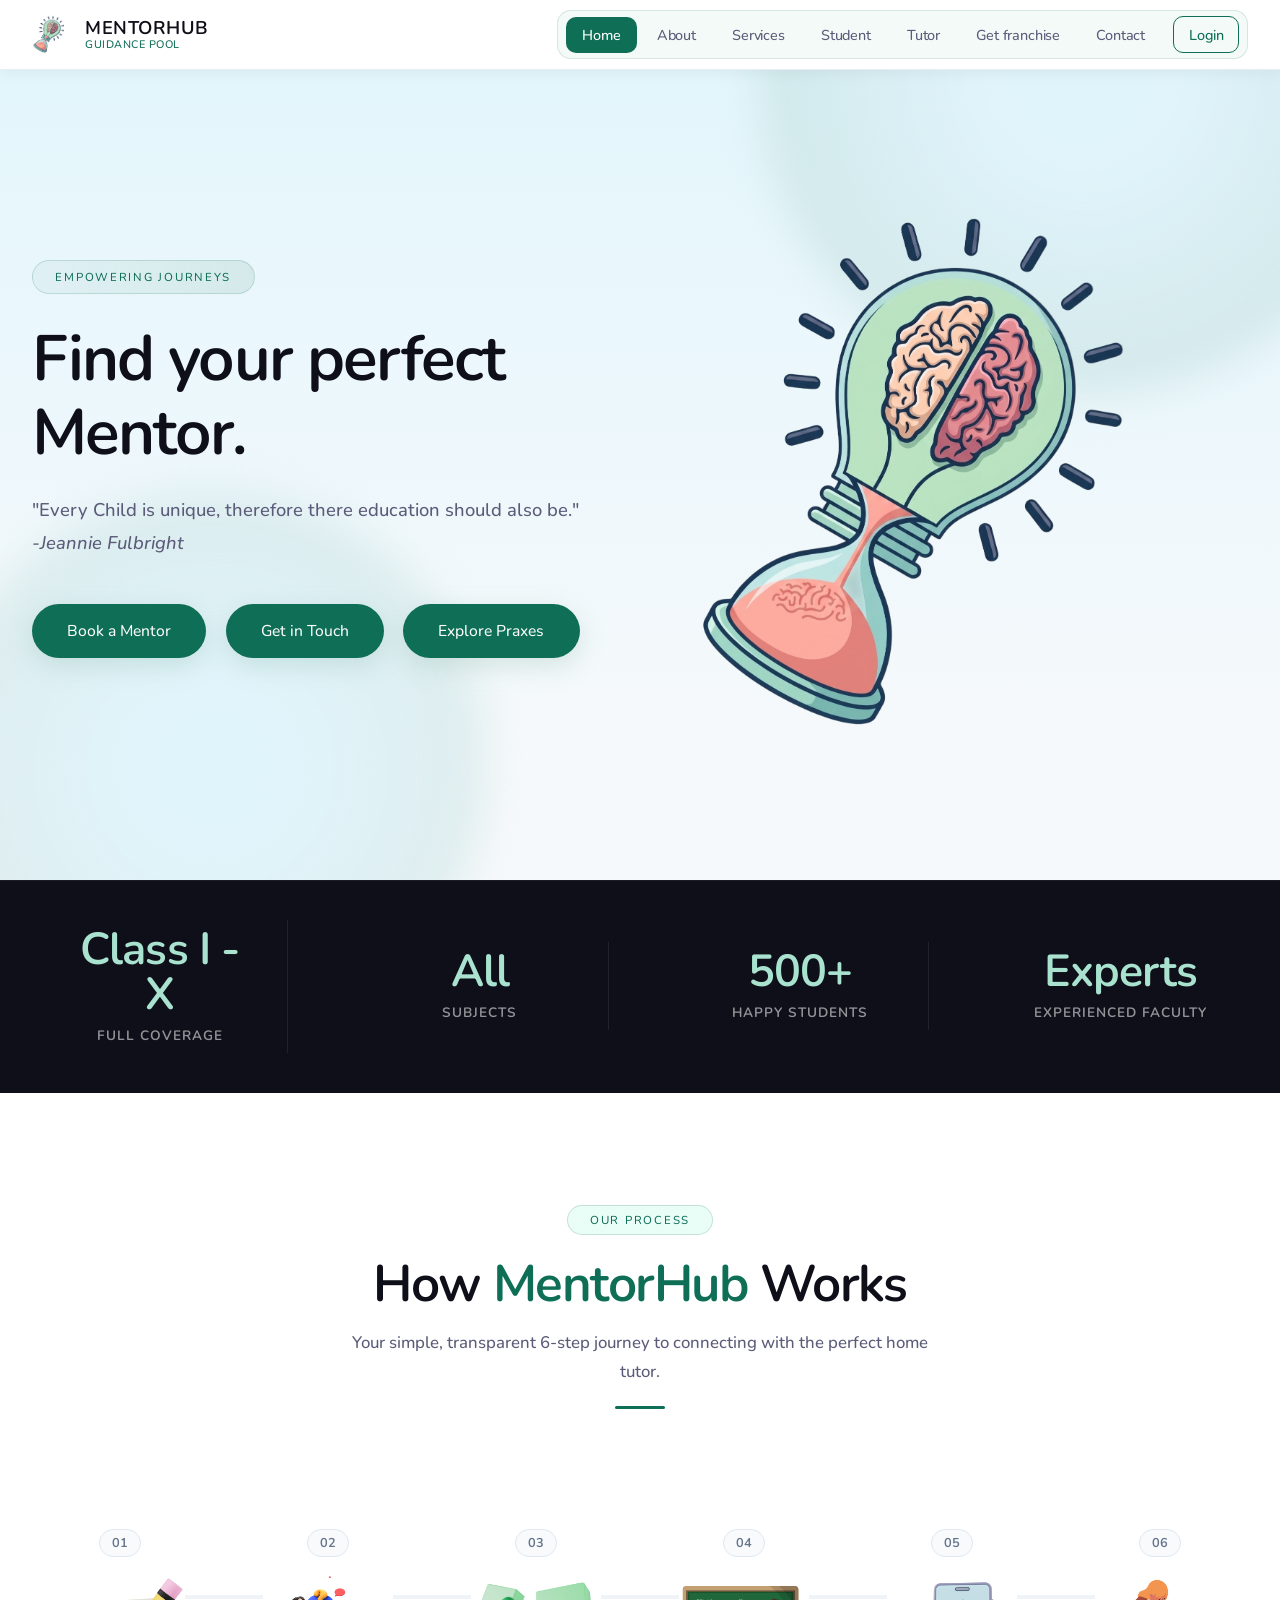
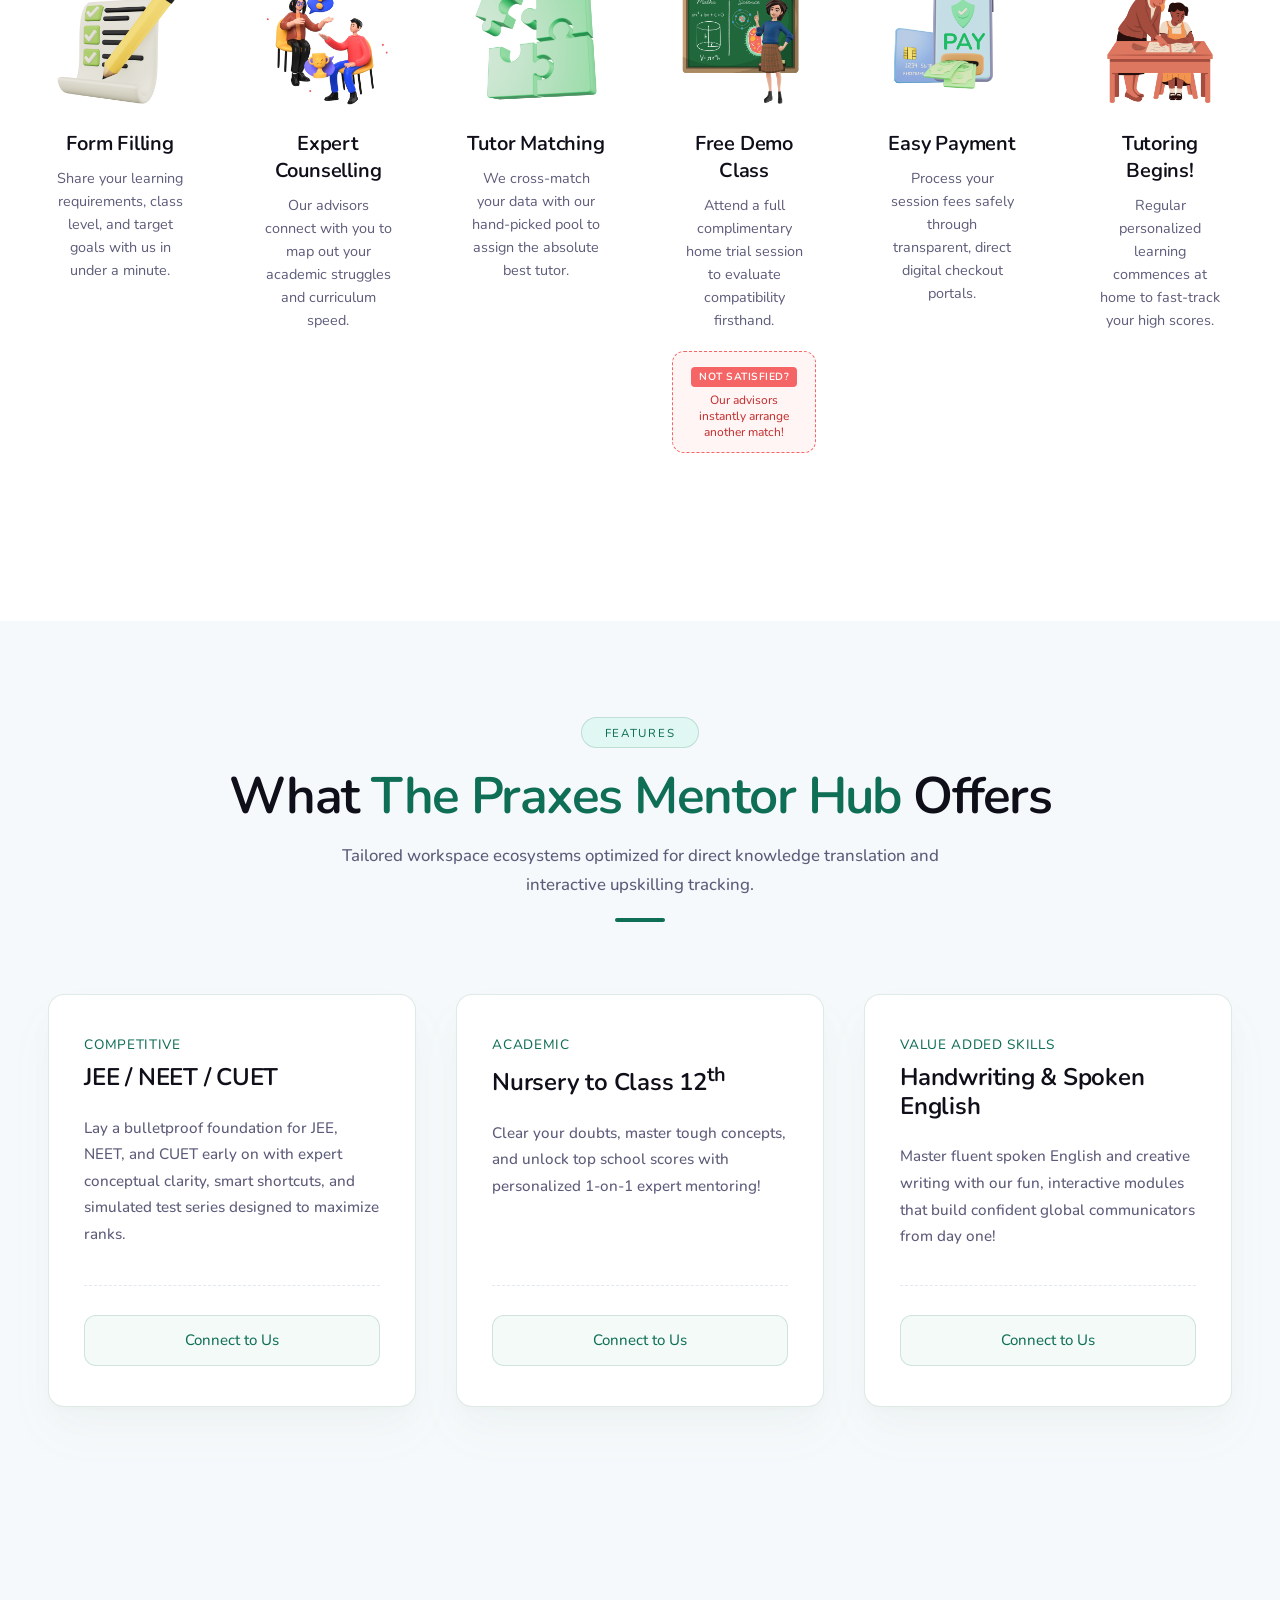
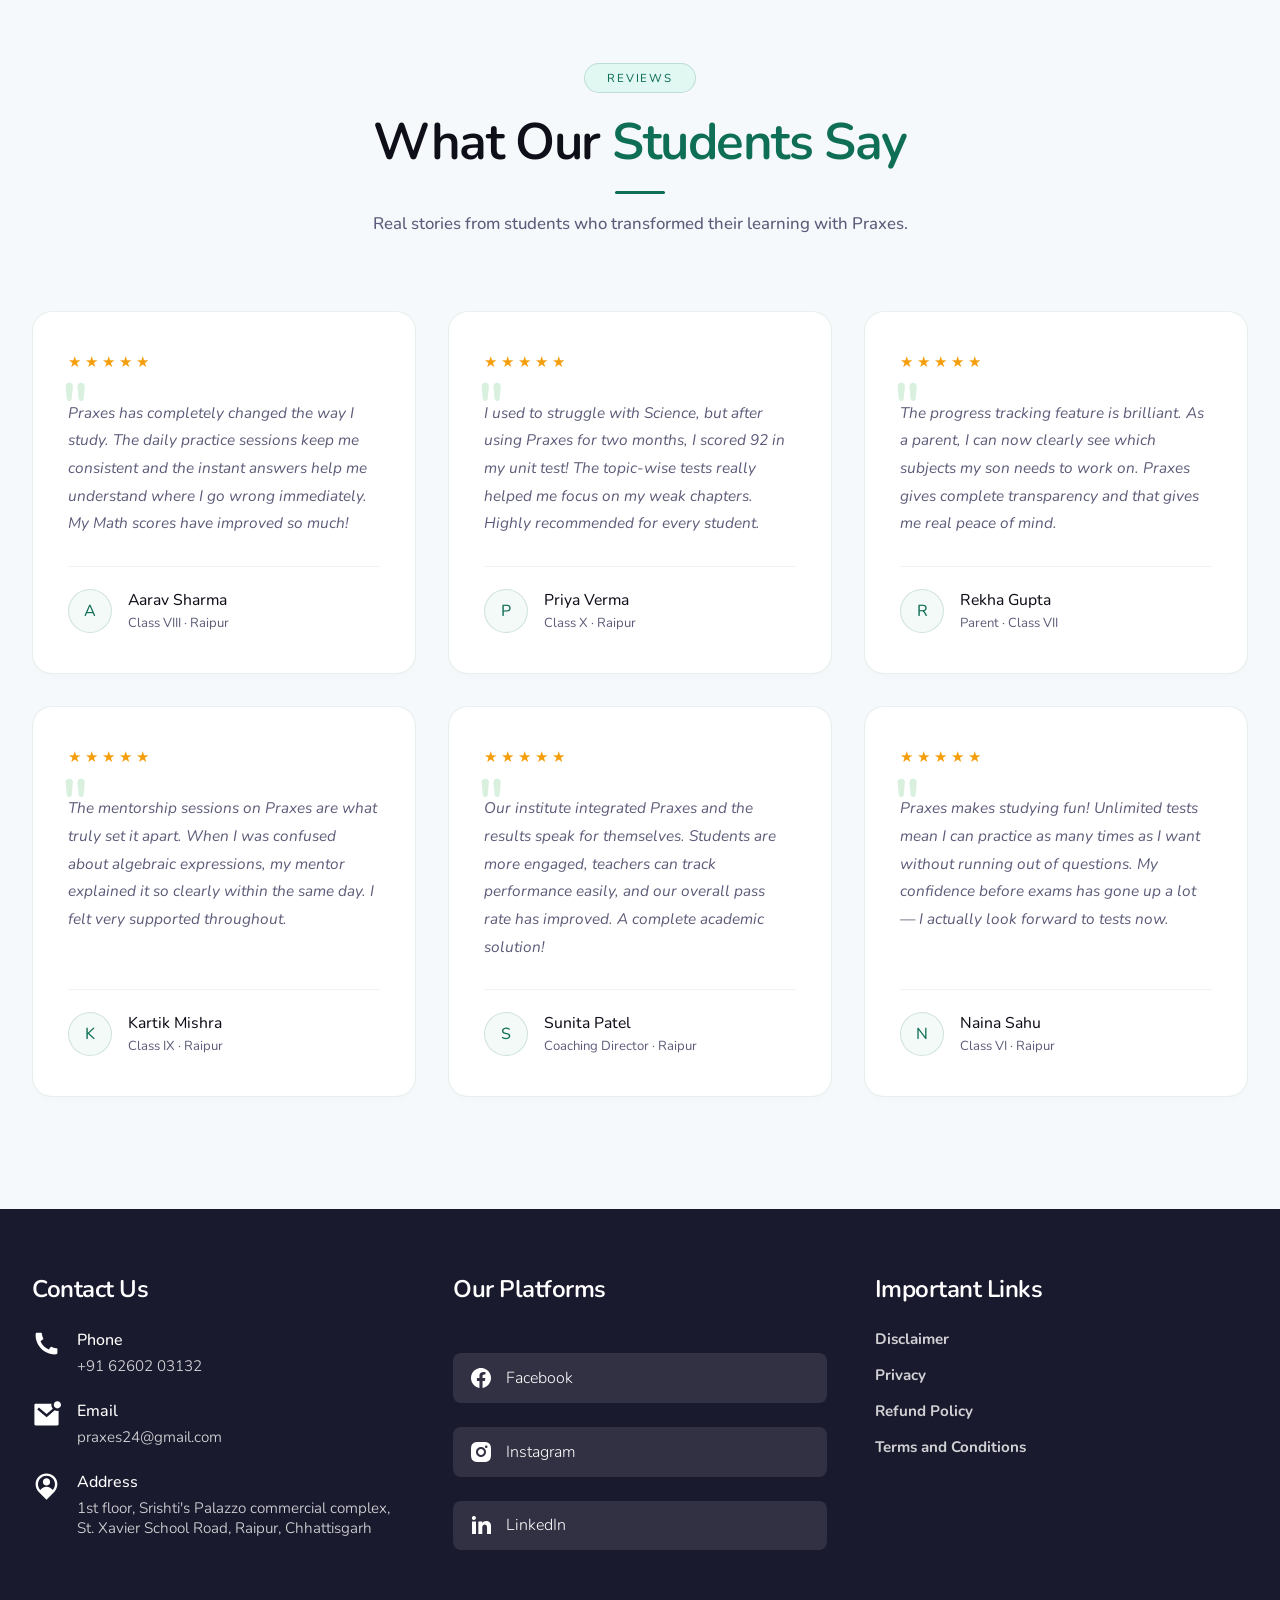
==== index.html @ f90fdd18 "Add files via upload" ====
<!DOCTYPE html>
<html lang="en">
<head>
    <meta charset="UTF-8">
    <meta name="viewport" content="width=device-width, initial-scale=1.0">
    <title>MentorHub — Connect, Learn, and Grow</title>
    <link rel="stylesheet" href="navbar.css">
    <link rel="stylesheet" href="style.css">
    <link rel="stylesheet" href="loader.css">
    <link rel="stylesheet" href="footer.css">
</head>
<body>

    <div id="preloader">
        <div class="loader-content-container">
            <div id="loader-text">MENTORHUB</div>
            <div id="loader-logo-image">
                <img src="logo.png" alt="MentorHub Branding Logo">
            </div>
        </div>
    </div>

    <header id="header">
        <a href="index.html" id="logo">
            <img src="logo.png" alt="MentorHub Logo">
            <div class="logo-name">
                <h3>MENTORHUB</h3>
                <h5>GUIDANCE POOL</h5>
            </div>
        </a>

        <div class="menu-container">
            <nav id="menu">
                <a href="index.html"><button class="btn active">Home</button></a>
                <a href="about.html"><button class="btn">About</button></a>
                <a href="services.html"><button class="btn">Services</button></a>
                <a href="student_form.html"><button class="btn">Student</button></a>
                <a href="tutor_form.html"><button class="btn">Tutor</button></a>
                <a href="get_franchise.html"><button class="btn">Get franchise</button></a>
                <a href="contact.html"><button class="btn">Contact</button></a>
                <div class="profile-wrapper">
                    <a href="login.html" class="nav-login-btn">Login</a>
                </div>
            </nav>
        </div>

        <div class="menu-open-close" id="mobileMenuBtn" aria-label="Toggle Navigation">
            <img class="mobile-icon-asset menu-icon" src="menu.svg" alt="Open Menu" />
            <img class="mobile-icon-asset close-icon" src="close.svg" alt="Close Menu" />
        </div>

        <div id="mobileMenuDrawer" class="mobile-drawer-wrapper">
            <a href="login.html" class="nav-login-btn">Login</a>
            <div class="menu-divider"></div>
            <a href="index.html" class="mobile-link active">Home</a>
            <a href="about.html" class="mobile-link">About</a>
            <a href="services.html" class="mobile-link">Services</a>
            <a href="student_form.html" class="mobile-link">Student</a>
            <a href="tutor_form.html" class="mobile-link">Tutor</a>
            <a href="get_franchise.html" class="mobile-link">Get franchise</a>
            <a href="contact.html" class="mobile-link">Contact</a>
        </div>
    </header>

    <main id="main">
        <section class="page1">
            <div class="hero">
                <div class="hero__content">
                    <div class="hero__badge">Empowering Journeys</div>
                    <h1 class="hero__title">Find your perfect Mentor.</h1>
                    <p class="hero__subtitle">
                        "Every Child is unique, therefore there education should also be."<br>
                        <i>-Jeannie Fulbright</i>
                    </p>
                    <div class="hero__actions">
                        <a href="student_form.html" class="cta-btn primary">Book a Mentor</a>
                        <a href="contact.html" class="cta-btn primary">Get in Touch</a>
                        <a href="Y:\praxes - Copy\index.html" class="cta-btn primary">Explore Praxes</a>
                    </div>
                </div>
                <div class="hero__visual">
                    <div class="hanging-bulb-fixture">
                        <span class="fixture-wire"></span>
                        <div class="bulb-element">
                            <img src="logo.png" alt="Praxes Core Bulb Identity" />
                        </div>
                    </div>
                </div>
            </div>
        </section>

        <section class="stats-bar">
            <div class="stat-item">
                <span class="stat-number">Class I - X</span>
                <span class="stat-label">Full Coverage</span>
            </div>
            <div class="stat-item">
                <span class="stat-number">All</span>
                <span class="stat-label">Subjects</span>
            </div>
            <div class="stat-item">
                <span class="stat-number">500+</span>
                <span class="stat-label">Happy Students</span>
            </div>
            <div class="stat-item">
                <span class="stat-number">Experts</span>
                <span class="stat-label">Experienced Faculty</span>
            </div>
        </section>

        <section class="workflow-section">
            <header class="section-header">
                <div class="section-label">Our Process</div>
                <h2 class="section-title">How <span>MentorHub</span> Works</h2>
                <p class="section-subtitle">Your simple, transparent 6-step journey to connecting with the perfect home tutor.</p>
                <div class="section-underline"></div>
            </header>
            <div class="workflow-timeline-wrapper">
                <div class="timeline-progress-line"></div>
                <div class="workflow-step-card">
                    <div class="step-badge">01</div>
                    <div class="step-image-frame">
                        <img src="step1.png" alt="Form Filling">
                    </div>
                    <div class="step-text-block">
                        <h3 class="step-title">Form Filling</h3>
                        <p class="step-desc">Share your learning requirements, class level, and target goals with us in under a minute.</p>
                    </div>
                </div>
                <div class="workflow-step-card" id="step-counselling">
                    <div class="step-badge">02</div>
                    <div class="step-image-frame">
                        <img src="step2.png" alt="Expert Counselling">
                    </div>
                    <div class="step-text-block">
                        <h3 class="step-title">Expert Counselling</h3>
                        <p class="step-desc">Our advisors connect with you to map out your academic struggles and curriculum speed.</p>
                    </div>
                </div>
                <div class="workflow-step-card">
                    <div class="step-badge">03</div>
                    <div class="step-image-frame">
                        <img src="step3.png" alt="Tutor Matching">
                    </div>
                    <div class="step-text-block">
                        <h3 class="step-title">Tutor Matching</h3>
                        <p class="step-desc">We cross-match your data with our hand-picked pool to assign the absolute best tutor.</p>
                    </div>
                </div>
                <div class="workflow-step-card" id="step-demo">
                    <div class="step-badge">04</div>
                    <div class="step-image-frame">
                        <img src="step4.png" alt="Free Demo Class">
                    </div>
                    <div class="step-text-block">
                        <h3 class="step-title">Free Demo Class</h3>
                        <p class="step-desc">Attend a full complimentary home trial session to evaluate compatibility firsthand.</p>
                        <div class="satisfaction-loop-alert">
                            <span class="loop-tag">Not Satisfied?</span>
                            <p>Our advisors instantly arrange another match!</p>
                        </div>
                    </div>
                </div>
                <div class="workflow-step-card">
                    <div class="step-badge">05</div>
                    <div class="step-image-frame">
                        <img src="step5.png" alt="Easy Payment">
                    </div>
                    <div class="step-text-block">
                        <h3 class="step-title">Easy Payment</h3>
                        <p class="step-desc">Process your session fees safely through transparent, direct digital checkout portals.</p>
                    </div>
                </div>
                <div class="workflow-step-card">
                    <div class="step-badge">06</div>
                    <div class="step-image-frame">
                        <img src="step6.png" alt="Tutoring Begins">
                    </div>
                    <div class="step-text-block">
                        <h3 class="step-title">Tutoring Begins!</h3>
                        <p class="step-desc">Regular personalized learning commences at home to fast-track your high scores.</p>
                    </div>
                </div>
            </div>
        </section>

        <section class="page2">
            <header class="section-header">
                <div class="section-label">Features</div>
                <h2 class="section-title">What <span>The Praxes Mentor Hub</span> Offers</h2>
                <p class="section-subtitle">Tailored workspace ecosystems optimized for direct knowledge translation and interactive upskilling tracking.</p>
                <div class="section-underline"></div>
            </header>
            <div class="cards">
                <div class="card">
                    <div class="courses">
                        <h4>Competitive</h4>
                    </div>
                    <h3 class="chapter">JEE / NEET / CUET</h3>
                    <p class="sub-topic">Lay a bulletproof foundation for JEE, NEET, and CUET early on with expert conceptual clarity, smart shortcuts, and simulated test series designed to maximize ranks.</p>
                    <a href="sevivce.html" class="join-btn">Connect to Us</a>
                </div>
                <div class="card">
                    <div class="courses">
                        <h4>Academic</h4>
                    </div>
                    <h3 class="chapter">Nursery to Class 12<sup>th</sup></h3>
                    <p class="sub-topic">Clear your doubts, master tough concepts, and unlock top school scores with personalized 1-on-1 expert mentoring!</p>
                    <a href="service.html" class="join-btn">Connect to Us</a>
                </div>
                <div class="card">
                    <div class="courses">
                        <h4>Value Added Skills</h4>
                    </div>
                    <h3 class="chapter">Handwriting &amp; Spoken English</h3>
                    <p class="sub-topic">Master fluent spoken English and creative writing with our fun, interactive modules that build confident global communicators from day one!</p>
                    <a href="service.html" class="join-btn">Connect to Us</a>
                </div>
            </div>
        </section>

        <section class="testimonials-section">
            <div class="section-header">
                <span class="section-label">Reviews</span>
                <h2 class="section-title">What Our <span>Students Say</span></h2>
                <div class="section-underline"></div>
                <p class="section-subtitle" style="margin-top: 1rem">
                    Real stories from students who transformed their learning with Praxes.
                </p>
            </div>
            <div class="testimonials-grid">
                <div class="testimonial-card">
                    <div class="stars">&#9733;&#9733;&#9733;&#9733;&#9733;</div>
                    <p class="testimonial-text">
                        Praxes has completely changed the way I study. The daily practice sessions keep me consistent and the instant answers help me understand where I go wrong immediately. My Math scores have improved so much!
                    </p>
                    <div class="testimonial-author">
                        <div class="author-avatar">A</div>
                        <div>
                            <p class="author-name">Aarav Sharma</p>
                            <span class="author-class">Class VIII &middot; Raipur</span>
                        </div>
                    </div>
                </div>
                <div class="testimonial-card">
                    <div class="stars">&#9733;&#9733;&#9733;&#9733;&#9733;</div>
                    <p class="testimonial-text">
                        I used to struggle with Science, but after using Praxes for two months, I scored 92 in my unit test! The topic-wise tests really helped me focus on my weak chapters. Highly recommended for every student.
                    </p>
                    <div class="testimonial-author">
                        <div class="author-avatar">P</div>
                        <div>
                            <p class="author-name">Priya Verma</p>
                            <span class="author-class">Class X &middot; Raipur</span>
                        </div>
                    </div>
                </div>
                <div class="testimonial-card">
                    <div class="stars">&#9733;&#9733;&#9733;&#9733;&#9733;</div>
                    <p class="testimonial-text">
                        The progress tracking feature is brilliant. As a parent, I can now clearly see which subjects my son needs to work on. Praxes gives complete transparency and that gives me real peace of mind.
                    </p>
                    <div class="testimonial-author">
                        <div class="author-avatar">R</div>
                        <div>
                            <p class="author-name">Rekha Gupta</p>
                            <span class="author-class">Parent &middot; Class VII</span>
                        </div>
                    </div>
                </div>
                <div class="testimonial-card">
                    <div class="stars">&#9733;&#9733;&#9733;&#9733;&#9733;</div>
                    <p class="testimonial-text">
                        The mentorship sessions on Praxes are what truly set it apart. When I was confused about algebraic expressions, my mentor explained it so clearly within the same day. I felt very supported throughout.
                    </p>
                    <div class="testimonial-author">
                        <div class="author-avatar">K</div>
                        <div>
                            <p class="author-name">Kartik Mishra</p>
                            <span class="author-class">Class IX &middot; Raipur</span>
                        </div>
                    </div>
                </div>
                <div class="testimonial-card">
                    <div class="stars">&#9733;&#9733;&#9733;&#9733;&#9733;</div>
                    <p class="testimonial-text">
                        Our institute integrated Praxes and the results speak for themselves. Students are more engaged, teachers can track performance easily, and our overall pass rate has improved. A complete academic solution!
                    </p>
                    <div class="testimonial-author">
                        <div class="author-avatar">S</div>
                        <div>
                            <p class="author-name">Sunita Patel</p>
                            <span class="author-class">Coaching Director &middot; Raipur</span>
                        </div>
                    </div>
                </div>
                <div class="testimonial-card">
                    <div class="stars">&#9733;&#9733;&#9733;&#9733;&#9733;</div>
                    <p class="testimonial-text">
                        Praxes makes studying fun! Unlimited tests mean I can practice as many times as I want without running out of questions. My confidence before exams has gone up a lot — I actually look forward to tests now.
                    </p>
                    <div class="testimonial-author">
                        <div class="author-avatar">N</div>
                        <div>
                            <p class="author-name">Naina Sahu</p>
                            <span class="author-class">Class VI &middot; Raipur</span>
                        </div>
                    </div>
                </div>
            </div>
        </section>
    </main>

    <footer id="footer">
        <div class="contact-us">
            <h3>Contact Us</h3>
            <div class="contacts">
                <div class="contact-details">
                    <img src="phone.svg" alt="" />
                    <div class="contact">
                        <h4 class="contact-title">Phone</h4>
                        <h5>+91 62602 03132</h5>
                    </div>
                </div>
                <div class="contact-details">
                    <img src="mail.svg" alt="" />
                    <div class="contact">
                        <h4 class="contact-title">Email</h4>
                        <h5>praxes24@gmail.com</h5>
                    </div>
                </div>
                <div class="contact-details">
                    <img src="map.svg" alt="" />
                    <div class="contact">
                        <h4 class="contact-title">Address</h4>
                        <h5>1st floor, Srishti's Palazzo commercial complex, St. Xavier School Road, Raipur, Chhattisgarh</h5>
                    </div>
                </div>
            </div>
        </div>
        <div class="social-platforms">
            <h3>Our Platforms</h3>
            <div class="platform">
                <img src="Facebook.svg" alt="" />
                <h4>Facebook</h4>
            </div>
            <div class="platform">
                <img src="instagram.svg" alt="" />
                <h4>Instagram</h4>
            </div>
            <div class="platform">
                <img src="LinkedIn.svg" alt="" />
                <h4>LinkedIn</h4>
            </div>
        </div>
        <div class="what-offer">
            <h3>Important Links</h3>
            <div class="offers">
                <a href="disclaimer"><h4>Disclaimer</h4></a>
                <a href="privacy"><h4>Privacy</h4></a>
                <a href="refund_policy"><h4>Refund Policy</h4></a>
                <a href="terms_and_condition"><h4>Terms and Conditions</h4></a>
            </div>
        </div>
    </footer>

    <script src="script.js"></script>
</body>
</html>
---- navbar.css ----
/* =========================================================================
   1. MAIN CORES & LAYOUT STRUCTURES
   ========================================================================= */
#header {
    height: 70px;
    width: 100%;
    position: sticky;
    top: 0;
    z-index: 10000;
    display: flex;
    justify-content: space-between;
    align-items: center;
    background-color: #ffffff;
    border-bottom: 1px solid #e8edf2;
    box-shadow: 0 2px 16px rgba(26, 26, 46, 0.06);
    padding: 0 2rem;
    box-sizing: border-box;
    transition: box-shadow 0.3s ease;
}

#header *, #header *::before, #header *::after {
    box-sizing: border-box;
    font-family: "Nunito", sans-serif;
}

#header #logo {
    height: 100%;
    display: flex;
    align-items: center;
    text-decoration: none;
    gap: 0.75rem;
}

#header #logo img {
    height: 42px;
    width: auto;
    object-fit: contain;
}

#header #logo .logo-name {
    display: flex;
    align-items: flex-start;
    justify-content: center;
    flex-direction: column;
    line-height: 1.1;
}

#header #logo .logo-name h3 {
    font-size: 1.15rem;
    font-weight: 650;
    color: var(--dark-neutral, #0f0f1a);
    letter-spacing: 0.5px;
    margin: 0;
}

#header #logo .logo-name h5 {
    font-size: 0.68rem;
    font-weight: 500;
    color: var(--brand-primary, #0f6e56);
    letter-spacing: 0.5px;
    margin: 0;
}

/* =========================================================================
   2. DESKTOP TEXT-CAPSULE MENU MODULE
   ========================================================================= */
#header .menu-container #menu {
    height: fit-content;
    width: fit-content;
    background-color: var(--brand-light-bg, #f3faf7);
    border: 1.5px solid var(--brand-border-tint, #d4ede5);
    display: flex;
    padding: 0.35rem 0.5rem;
    border-radius: 14px;
    gap: 4px;
    align-items: center;
}

#header #menu a {
    text-decoration: none;
    display: inline-block;
}

#header #menu .btn {
    background: none;
    border: none;
    font-size: 0.9rem;
    font-weight: 500;
    cursor: pointer;
    color: var(--muted-text, #5c5c7a);
    padding: 0.5rem 1rem;
    border-radius: 10px;
    transition: all 0.25s cubic-bezier(0.16, 1, 0.3, 1);
    letter-spacing: -0.01em;
    white-space: nowrap;
}

#header #menu .btn:hover {
    background-color: var(--background, #a9e3d0);
    color: var(--dark-neutral, #0f0f1a);
}

#header #menu .btn.active {
    background-color: var(--brand-primary, #0f6e56);
    color: #ffffff;
}

/* =========================================================================
   3. ACCOUNT WRAPPER & DROPDOWN COMPONENT ENGINES
   ========================================================================= */
.profile-wrapper {
    position: relative;
    display: inline-block;
}

#header #menu .profile-wrapper {
    background: transparent;
    border: none;
    padding: 0;
    margin-left: 0.5rem;
}

#header #menu .nav-login-btn {
    display: inline-flex;
    align-items: center;
    justify-content: center;
    text-decoration: none;
    padding: 0.45rem 0.9rem;
    font-size: 0.9rem;
    font-weight: 500;
    color: var(--brand-primary, #0f6e56); 
    background: transparent;
    border: 1.5px solid var(--brand-primary, #0f6e56); 
    border-radius: 10px; 
    cursor: pointer;
    white-space: nowrap;
    transition: all 0.25s cubic-bezier(0.16, 1, 0.3, 1);
}

#header #menu .nav-login-btn:hover {
    background: var(--brand-primary, #0f6e56);
    color: #ffffff;
}

/* =========================================================================
   4. COMPACT MOBILE VIEW BREAKPOINT OPERATIONS
   ========================================================================= */
#header #mobileMenuBtn {
    display: none;
}

#header .mobile-drawer-wrapper {
    display: none;
}

@media (max-width: 1024px) {
    #header {
        padding: 0 1.5rem;
    }

    #header .menu-container #menu {
        display: none;
    }

    #header #mobileMenuBtn {
        display: flex;
        align-items: center;
        justify-content: center;
        width: 42px;
        height: 42px;
        cursor: pointer;
        z-index: 10002;
        background-color: var(--brand-primary, #0f6e56); 
        border-radius: 50%;
        border: 1.5px solid var(--brand-border-tint, #d4ede5);
        transition: transform 0.3s cubic-bezier(0.16, 1, 0.3, 1), background-color 0.2s ease;
    }

    #header #mobileMenuBtn .mobile-icon-asset {
        width: 20px;
        height: 20px;
        object-fit: contain;
        pointer-events: none;
        filter: brightness(0) invert(1);
        transition: transform 0.25s ease, opacity 0.2s ease;
    }

    #header #mobileMenuBtn .menu-icon { display: block; }
    #header #mobileMenuBtn .close-icon { display: none; }

    #header #mobileMenuBtn.is-open {
        transform: rotate(90deg); 
        background-color: var(--dark-neutral, #0f0f1a);
        border-color: rgba(255, 255, 255, 0.1);
    }

    #header #mobileMenuBtn.is-open .menu-icon { display: none; }
    #header #mobileMenuBtn.is-open .close-icon { display: block; }

    #header .mobile-drawer-wrapper {
        display: flex; 
        flex-direction: column;
        align-items: center;
        gap: 1.2rem;
        position: absolute;
        top: 80px; 
        right: 1.5rem;        
        width: 290px;      
        border-radius: 24px; 
        padding: 2rem 1.5rem;
        z-index: 10001;

        background: var(--glass-background, rgba(169, 227, 208, 0.85));
        backdrop-filter: blur(20px);
        -webkit-backdrop-filter: blur(20px);
        border: 1px solid rgba(255, 255, 255, 0.3);
        box-shadow: 0 20px 40px rgba(15, 15, 26, 0.08);
        
        opacity: 0;
        visibility: hidden;
        transform: translateY(-15px);
        transition: opacity 0.3s cubic-bezier(0.16, 1, 0.3, 1),
                    transform 0.3s cubic-bezier(0.16, 1, 0.3, 1),
                    visibility 0.3s;
    }

    #header .mobile-drawer-wrapper.is-open {
        opacity: 1;
        visibility: visible;
        transform: translateY(0);
    }
    
    #header .mobile-drawer-wrapper .mobile-link {
        font-size: 1.1rem;
        font-weight: 500;
        color: var(--dark-neutral, #0f0f1a);
        text-decoration: none;
        padding: 0.5rem 0;
        text-align: center;
        width: 100%;
        transition: color 0.2s ease, transform 0.2s ease;
    }

    #header .mobile-drawer-wrapper .mobile-link.active,
    #header .mobile-drawer-wrapper .mobile-link:hover {
        color: var(--brand-primary, #0f6e56);
        transform: scale(1.02);
    }

    #header .mobile-drawer-wrapper .nav-login-btn {
        width: 100%;
        text-align: center;
        padding: 0.75rem;
        background-color: var(--dark-neutral, #0f0f1a);
        color: #ffffff;
        text-decoration: none;
        border-radius: 12px;
        font-weight: 500;
        box-shadow: 0 4px 12px rgba(15, 15, 26, 0.1);
    }

    #header .mobile-drawer-wrapper .menu-divider {
        width: 100%;
        height: 1px;
        background-color: rgba(15, 15, 26, 0.08);
        margin: 0.2rem 0;
    }
}
---- style.css ----
/* ==========================================================================
   Isolated Ambient Floating & Luminescence Glow Effect
   ========================================================================== */
.bulb-element img {
    width: 100%;
    height: auto;
    display: block;
    opacity: 1;
    animation: bulbGlowPulse 3.5s cubic-bezier(0.4, 0, 0.2, 1) infinite alternate;
}

@keyframes bulbGlowPulse {
  0% {
    filter: drop-shadow(0 4px 10px rgba(49, 151, 149, 0.15));
  }
  100% {
    filter: drop-shadow(0 12px 25px rgba(51, 241, 140, 0.41));
    transform: translateY(-25px);
  }
}

/* =========================================================================
   1. GLOBAL ARCHITECTURE & DESIGN SYSTEM CONFIGURATION
   ========================================================================= */
@import url('https://fonts.googleapis.com/css2?family=Nunito:wght@400;450;500;550;600;650;700;750;800&display=swap');

:root {
    --brand-primary: #0f6e56;
    --brand-primary-glow: rgba(125, 173, 157, 0.12);
    --brand-light-bg: #f3faf7;
    --brand-border-tint: rgba(125, 173, 157, 0.25);
    
    --glass-background: rgba(169, 227, 208, 0.7);
    --background: #a9e3d0;
    --page-color: #f6f9fb; 
    --scroll-bar-color: #0f6e56;
    --hover-color: #ffffff;
    --dark-neutral: #0f0f1a; 
    --muted-text: #5c5c7a;   
    --font-primary: "Nunito", sans-serif;
}

* {
    margin: 0;
    padding: 0;
    box-sizing: border-box;
    font-family: "Nunito", sans-serif;
}

html, body, main, header, footer, section, div, h1, h2, h3, h4, h5, h6, p, a, span,
button, .btn, input, select, textarea, option {
    font-family: "Nunito", sans-serif;
}

html, body {
    min-height: 100%;
    width: 100%;
    overflow-x: clip;
    background-color: var(--page-color);
}

#main {
    min-height: 100%;
    width: 100%;
    background-color: var(--page-color);
}

/* Custom Webkit Scrollbars */
::-webkit-scrollbar {
    width: 0.6rem;
    background-color: var(--page-color);
}

::-webkit-scrollbar-thumb {
    background-color: var(--scroll-bar-color);
    border-radius: 10px;
}

*::selection {
    color: white;
    background-color: var(--background);
}

.hover:hover {
    color: var(--hover-color);
    transition: color 0.3s cubic-bezier(0.16, 1, 0.3, 1);
}

/* =========================================================================
   2. PAGE 1: LANDING HERO SYSTEM
   ========================================================================= */
#main .page1 {
    min-height: calc(100vh - 10vh);
    width: 100%;
    display: flex;
    align-items: center;
    justify-content: center;
    padding: 4rem 2rem;
    background: linear-gradient(to bottom, #e3f6fc 0%, #f6f9fb 85%, #f6f9fb 100%);
    position: relative;
    overflow: hidden;
}

#main .page1::before {
    content: "";
    position: absolute;
    top: -40%;
    right: -10%;
    width: 650px;
    height: 650px;
    background: radial-gradient(circle, #e0f4fb 20%, rgba(125, 173, 157, 0.25) 90%);
    border-radius: 50%;
    pointer-events: none;
    filter: blur(20px);
}

#main .page1::after {
    content: "";
    position: absolute;
    bottom: -20%;
    left: -5%;
    width: 550px;
    height: 550px;
    background: radial-gradient(circle, #e0f4fb 20%, rgba(125, 173, 157, 0.2) 90%);
    border-radius: 50%;
    pointer-events: none;
    filter: blur(20px);
}

#main .page1 .hero {
    position: relative;
    max-width: 1300px;
    width: 100%;
    display: grid;
    grid-template-columns: 1fr 1fr;
    gap: 5rem;
    align-items: center;
    z-index: 1;
}

.hero__content {
    width: 100%;
    display: flex;
    flex-direction: column;
}

.hero__badge {
    display: inline-flex;
    align-items: center;
    justify-content: center;
    padding: 0.5rem 1.4rem;
    border-radius: 50px;
    background: linear-gradient(90deg, rgba(125,173,157,0.08) 0%, rgba(125,173,157,0.18) 100%);
    color: var(--brand-primary);
    border: 1px solid rgba(125, 173, 157, 0.35);
    font-weight: 450;
    letter-spacing: 0.15em; 
    text-transform: uppercase;
    font-size: 0.72rem;
    margin-bottom: 1.8rem;
    width: fit-content;
}

.hero__title {
    font-size: clamp(2.6rem, 5vw, 4rem);
    line-height: 1.15;
    letter-spacing: -0.03em; 
    margin-bottom: 1.5rem;
    color: var(--dark-neutral);
    font-weight: 650;
}

.hero__title span {
    color: #0f6e56;
}

.hero__subtitle {
    font-size: clamp(1.02rem, 1.5vw, 1.15rem);
    line-height: 1.75;
    color: var(--muted-text);
    margin-bottom: 2.8rem;
    font-weight: 500;
}

.hero__actions {
    display: flex;
    flex-wrap: wrap;
    gap: 1.2rem;
    margin-bottom: 2rem;
}

.cta-btn {
    display: inline-flex;
    align-items: center;
    justify-content: center;
    padding: 1rem 2.2rem;
    border-radius: 50px;
    font-size: 0.98rem;
    font-weight: 450;
    cursor: pointer;
    transition: all 0.4s cubic-bezier(0.16, 1, 0.3, 1);
    text-decoration: none;
}

.cta-btn.primary {
    background: var(--brand-primary);
    color: white;
    box-shadow: 0 8px 24px rgba(125, 173, 157, 0.25);
}

.cta-btn:hover {
    transform: translateY(-4px);
}

.cta-btn.primary:hover {
    box-shadow: 0 16px 32px rgba(125, 173, 157, 0.4);
}

.cta-btn.secondary {
    background: #ffffff;
    color: var(--muted-text);
    border: 1px solid rgba(26, 26, 46, 0.08);
    box-shadow: 0 4px 12px rgba(0,0,0,0.02);
}

.cta-btn.secondary:hover {
    background: var(--background);
    color: var(--dark-neutral);
    border-color: var(--background);
}

.hero__visual {
    width: 100%;
    display: flex;
    align-items: center;
    justify-content: center;
    position: relative;
    z-index: 1;
}

/* =========================================================================
   3. GLOBAL METRICS BAR
   ========================================================================= */
.stats-bar {
    background: var(--dark-neutral);
    padding: 2.5rem 2rem;
    display: flex;
    justify-content: center;
    align-items: center;
    flex-wrap: wrap;
    gap: 2rem 4rem;
    width: 100%;
    box-shadow: inset 0 1px 0 rgba(255,255,255,0.05);
}

.stat-item {
    flex: 1;
    min-width: 160px;
    text-align: center;
    padding: 0.5rem 2rem;
    border-right: 1px solid rgba(255, 255, 255, 0.08);
}

.stat-item:last-child {
    border-right: none;
}

.stat-number {
    display: block;
    font-size: clamp(2rem, 3.5vw, 2.8rem);
    font-weight: 650;
    color: #a9e3d0;
    line-height: 1;
    margin-bottom: 0.5rem;
    letter-spacing: -0.02em;
}

.stat-label {
    display: block;
    font-size: 0.85rem;
    color: rgba(255, 255, 255, 0.55);
    font-weight: 650;
    letter-spacing: 1px;
    text-transform: uppercase;
}

/* =========================================================================
   4. PAGE 2: CORE SECTION HEADERS
   ========================================================================= */
#main .page2 {
    min-height: 100%;
    width: 100%;
    background-color: var(--page-color);
    position: relative;
    padding: 6rem 2rem;
}

.section-header {
    text-align: center;
    margin-bottom: 4.5rem;
}

.section-label {
    display: inline-flex;
    align-items: center;
    background: linear-gradient(90deg, rgba(2, 235, 157, 0.086) 0%, rgba(2, 235, 157, 0.086) 100%);
    color: var(--brand-primary);
    border: 1px solid rgba(125, 173, 157, 0.35);
    padding: 0.4rem 1.4rem;
    border-radius: 50px;
    font-size: 0.72rem;
    font-weight: 450;
    text-transform: uppercase;
    letter-spacing: 0.15em;
    margin-bottom: 1.2rem;
}

.section-title {
    font-size: clamp(2.2rem, 4vw, 3.2rem);
    color: var(--dark-neutral);
    font-weight: 650;
    margin-bottom: 1rem;
    letter-spacing: -0.03em;
    line-height: 1.15;
}

.section-title span {
    color: #0f6e56;
}

.section-subtitle {
    font-size: 1.05rem;
    color: var(--muted-text);
    max-width: 600px;
    margin: 0 auto;
    line-height: 1.7;
    font-weight: 500;
}

.section-underline {
    width: 50px;
    height: 3.5px;
    background: var(--brand-primary);
    border-radius: 50px;
    margin: 1.2rem auto 0;
}

/* =========================================================================
   5. INTERACTIVE TIMELINE WORKFLOW SYSTEM
   ========================================================================= */
.workflow-section {
    padding: 7rem 2rem;
    background: #ffffff;
    width: 100%;
    overflow: hidden;
}

.workflow-timeline-wrapper {
    position: relative;
    display: flex;
    justify-content: space-between;
    align-items: flex-start;
    gap: 2rem;
    max-width: 1300px;
    margin: 6rem auto 2rem auto;
    width: 100%;
}

.timeline-progress-line {
    position: absolute;
    top: 90px;
    left: 6%;
    width: 88%;
    height: 4px;
    background: #f0f4f8;
    z-index: 1;
}

.workflow-step-card {
    position: relative;
    display: flex;
    flex-direction: column;
    align-items: center;
    text-align: center;
    flex: 1;
    z-index: 5;
    padding: 1.5rem 1rem;
    border-radius: 20px;
    transition: all 0.5s cubic-bezier(0.16, 1, 0.3, 1);
}

.step-text-block {
    display: flex;
    flex-direction: column;
    align-items: center;
    width: 100%;
}

.step-badge {
    background: #f8fafc;
    color: #64748b;
    font-family: "Nunito", sans-serif;
    font-weight: 650;
    font-size: 0.8rem;
    padding: 0.25rem 0.75rem;
    border-radius: 20px;
    margin-bottom: 1.2rem;
    border: 1px solid #e2e8f0;
    z-index: 5;
}

.step-image-frame {
    width: 130px;
    height: 130px;
    display: flex;
    align-items: center;
    justify-content: center;
    margin-bottom: 1.5rem;
    border-radius: 24px;
    z-index: 4;
    transition: all 0.5s cubic-bezier(0.16, 1, 0.3, 1);
}

.step-image-frame img {
    width: 100%;
    height: 100%;
    object-fit: contain;
}

.step-title {
    font-size: 1.25rem;
    font-weight: 650;
    color: var(--dark-neutral);
    margin-bottom: 0.6rem;
    letter-spacing: -0.01em;
}

.step-desc {
    font-size: 0.9rem;
    color: var(--muted-text);
    line-height: 1.6;
    padding: 0 0.5rem;
}

.satisfaction-loop-alert {
    width: 100%;
    max-width: 220px;
    background: #fff5f5;
    border: 1px dashed #f56565;
    border-radius: 12px;
    padding: 0.75rem 0.85rem;
    margin-top: 1.2rem;
}

.loop-tag {
    display: inline-block;
    background: #f56565;
    color: #ffffff;
    font-size: 0.65rem;
    font-weight: 650;
    padding: 0.15rem 0.5rem;
    border-radius: 4px;
    text-transform: uppercase;
    margin-bottom: 0.3rem;
    letter-spacing: 0.5px;
}

.satisfaction-loop-alert p {
    font-size: 0.75rem;
    color: #c53030;
    font-weight: 450;
    line-height: 1.35;
}

.workflow-step-card.highlight-loop {
    background-color: #f4fdf9;
    box-shadow: 0 4px 6px rgba(125, 173, 157, 0.02), 0 20px 30px rgba(125, 173, 157, 0.06);
}

.workflow-step-card.highlight-loop .step-badge {
    background: var(--brand-primary);
    color: #ffffff;
    border-color: var(--brand-primary);
}

.workflow-step-card:hover {
    transform: translateY(-8px);
}

.workflow-step-card:hover .step-image-frame {
    transform: scale(1.08);
    filter: drop-shadow(0 15px 25px rgba(125, 173, 157, 0.18));
}

/* =========================================================================
   6. REVIEWS & TESTIMONIALS MESH GRID
   ========================================================================= */
.testimonials-section {
    padding: 7rem 2rem;
    background: var(--page-color);
}

.testimonials-grid {
    display: grid;
    grid-template-columns: repeat(auto-fit, minmax(300px, 1fr));
    gap: 2rem;
    max-width: 1300px;
    margin: 0 auto;
}

.testimonial-card {
    background: #ffffff;
    border: 1px solid rgba(125,173,157,0.18);
    border-radius: 20px;
    padding: 2.5rem 2.2rem;
    transition: all 0.5s cubic-bezier(0.16, 1, 0.3, 1);
    display: flex;
    flex-direction: column;
    box-shadow: 0 4px 6px rgba(0,0,0,0.01);
}

.testimonial-card:hover {
    transform: translateY(-6px);
    box-shadow: 0 25px 45px rgba(125, 173, 157, 0.12);
    border-color: var(--brand-primary);
}

.stars {
    color: #f59e0b;
    font-size: 0.95rem;
    letter-spacing: 4px;
    margin-bottom: 1.2rem;
}

.testimonial-text {
    font-size: 0.96rem;
    color: var(--muted-text);
    line-height: 1.8;
    font-style: italic;
    flex-grow: 1;
    margin-bottom: 1.8rem;
    position: relative;
    padding-top: 0.5rem;
}

.testimonial-text::before {
    content: '"';
    position: absolute;
    top: -0.9rem;
    left: -0.4rem;
    font-size: 3.8rem;
    color: #c9ebd2;
    font-style: normal;
    font-weight: 650;
    line-height: 1;
    opacity: 0.7;
}

.testimonial-author {
    display: flex;
    align-items: center;
    gap: 1rem;
    padding-top: 1.4rem;
    border-top: 1px solid #f0f4f6;
}

.author-avatar {
    width: 44px;
    height: 44px;
    border-radius: 50%;
    background: var(--brand-light-bg);
    color: var(--brand-primary);
    font-weight: 450;
    display: flex;
    align-items: center;
    justify-content: center;
    border: 1px solid rgba(125,173,157,0.3);
}

.author-name {
    font-size: 0.98rem;
    font-weight: 450;
    color: var(--dark-neutral);
}

.author-class {
    font-size: 0.82rem;
    color: var(--muted-text);
    margin-top: 0.1rem;
}

/* =========================================================================
   7. NAVIGATION UTILITIES (SCROLL TO TOP UPGRADES)
   ========================================================================= */
.auth-hidden {
  display: none;
}

/* Updated to target the functional ID from your script.js template */
#scrollTopBtn {
  position: fixed;
  bottom: 2rem;
  right: 2rem;
  width: 45px;
  height: 45px;
  background-color: var(--brand-primary);
  color: #ffffff;
  border: 2px solid var(--brand-primary);
  border-radius: 50%;
  font-size: 1.2rem;
  cursor: pointer;
  display: flex;
  align-items: center;
  justify-content: center;
  z-index: 9999;
  box-shadow: 0 4px 12px rgba(125, 173, 157, 0.3);
  opacity: 0;
  visibility: hidden;
  transition: opacity 0.3s cubic-bezier(0.16, 1, 0.3, 1), 
              visibility 0.3s cubic-bezier(0.16, 1, 0.3, 1), 
              transform 0.3s cubic-bezier(0.16, 1, 0.3, 1), 
              box-shadow 0.3s ease;
}

#scrollTopBtn:hover {
  transform: scale(1.1) translateY(-2px);
  box-shadow: 0 8px 20px rgba(125, 173, 157, 0.45);
}

#scrollTopBtn.is-visible {
  opacity: 1;
  visibility: visible;
}

/* =========================================================================
   8. MOBILE NAVBAR NAVIGATION SYSTEM (GLASSMORPHISM OVERLAY)
   ========================================================================= */
#mobileMenuBtn {
    display: none;
}

.mobile-drawer-wrapper {
    display: none;
}

@media (max-width: 1024px) {
    #header #logo .logo-name {
        margin-left: 0.5rem;
    }

    #menu {
        display: none;
    }

    #mobileMenuBtn {
        display: flex;
        align-items: center;
        justify-content: center;
        position: absolute;
        top: 50%;
        right: 1.5rem;
        transform: translateY(-50%);
        width: 42px;
        height: 42px;
        z-index: 10002;
        background-color: var(--brand-primary);
        border-radius: 50%;
        border: 1.5px solid #d4ede5;
        transition: transform 0.25s cubic-bezier(0.16, 1, 0.3, 1), background-color 0.2s ease;
    }

    .mobile-icon-asset {
        width: 22px;
        height: 22px;
        object-fit: contain;
        pointer-events: none;
        filter: brightness(0) invert(1);
    }

    #mobileMenuBtn .menu-icon { display: block; }
    #mobileMenuBtn .close-icon { display: none; }

    #mobileMenuBtn.is-open {
        background-color: var(--brand-primary);
        transform: translateY(-50%) rotate(90deg);
    }

    #mobileMenuBtn.is-open .menu-icon { display: none; }
    #mobileMenuBtn.is-open .close-icon { display: block; }

    .mobile-drawer-wrapper {
        display: flex;
        right: 1rem;
        left: auto;
        flex-direction: column;
        align-items: center;
        gap: 1.2rem;
        position: absolute;
        top: 100%;
        width: 290px;
        border-radius: 20px;
        padding: 2.5rem 1.5rem;
        z-index: 10001;
        box-sizing: border-box;
        background: var(--glass-background, rgba(169, 227, 208, 0.75));
        backdrop-filter: blur(16px);
        -webkit-backdrop-filter: blur(16px);
        border: 1px solid rgba(255, 255, 255, 0.25);
        box-shadow: 0 15px 30px rgba(26, 26, 46, 0.06);
        opacity: 0;
        visibility: hidden;
        transform: translateY(-20px);
        transition: opacity 0.35s cubic-bezier(0.16, 1, 0.3, 1), transform 0.35s cubic-bezier(0.16, 1, 0.3, 1), visibility 0.35s;
    }

    .mobile-drawer-wrapper.is-open {
        opacity: 1;
        visibility: visible;
        transform: translateY(0);
    }

    /* ---- MOBILE DRAWER LOGIN BUTTON ---- */
    #mobileMenuDrawer .nav-login-btn {
        display: flex;
        align-items: center;
        justify-content: center;
        text-decoration: none;
        width: 100%;
        padding: 0.75rem 1.5rem;
        font-family: "Nunito", sans-serif;
        font-size: 1rem;
        font-weight: 450;
        color: #ffffff;
        background-color: var(--dark-neutral);
        border: none;
        border-radius: 12px;
        box-shadow: 0 4px 12px #04fc8426;
        transition: all 0.3s cubic-bezier(0.16, 1, 0.3, 1);
    }

    #mobileMenuDrawer .nav-login-btn:hover {
        background-color: var(--brand-primary, #0f6e56);
        transform: translateY(-2px);
        box-shadow: 0 6px 16px rgba(125, 173, 157, 0.3);
    }

    /* ---- MOBILE DRAWER DIVIDER LINE ---- */
    #mobileMenuDrawer .menu-divider {
        width: 100%;
        height: 1px;
        background-color: rgba(255, 255, 255, 0.35);
        margin: 0.5rem 0 0.7rem 0;
        border: none;
        display: block;
    }

    /* ---- BASE MOBILE LINK CONFIGURATION ---- */
    .mobile-link {
        font-family: "Nunito", sans-serif;
        font-size: 1.1rem;
        font-weight: 450;
        color: var(--dark-neutral, #1a1a2e);
        text-decoration: none;
        padding: 0.6rem 1.5rem;
        text-align: center;
        width: 100%;
        display: block;
        box-sizing: border-box;
        transition: color 0.25s ease, background-color 0.25s ease, transform 0.25s ease;
    }

    /* ---- PREMIUM ACTIVE PEEKING TAB BLOCK ---- */
    .mobile-link.active {
        color: #ffffff;
        border-radius: 7px; 
        background-color: var(--brand-primary, #1a1a2e); 
        box-shadow: -2px 4px 12px rgba(26, 26, 46, 0.12);
        transform: translateX(-2px); 
    }

    .mobile-link:hover:not(.active) {
        color: #ffffff;
        transform: scale(1.04);
    }

    .mobile-profile-header {
        display: flex;
        align-items: center;
        justify-content: center;
        gap: 0.75rem;
        padding-bottom: 0.5rem;
        width: 100%;
    }
}

/* =========================================================================
   9. DEVICE RE-LAYOUT RIGID RESPONSIVE BREAKPOINTS
   ========================================================================= */
@media (max-width: 1024px) {
    .workflow-timeline-wrapper {
        flex-direction: column;
        align-items: flex-start;
        gap: 4rem;
        padding: 0 1rem;
        margin-top: 4rem;
    }

    .timeline-progress-line {
        top: 0;
        left: 52px;
        width: 4px;
        height: 94%;
    }

    .workflow-step-card {
        flex-direction: row;
        text-align: left;
        align-items: center;
        gap: 2rem;
        width: 100%;
        padding: 1.2rem 1rem;
    }

    .step-text-block {
        align-items: flex-start;
        flex: 1;
    }

    .workflow-step-card:hover {
        transform: translateX(6px);
    }

    .step-badge {
        position: absolute;
        top: -12px;
        left: 38px;
    }

    .step-image-frame {
        margin-bottom: 0;
        flex-shrink: 0;
        width: 90px;
        height: 90px;
    }

    .step-desc {
        font-size: 75%;
        padding: 0;
    }

    .satisfaction-loop-alert {
        margin-top: 1rem;
        font-size: 60%;
        max-width: 100%;
    }
}

@media (max-width: 900px) {
    #main .page1 {
        padding: 3rem 1.5rem;
    }

    #main .page1 .hero {
        grid-template-columns: 1fr;
        gap: 2.5rem;
    }

    .hero__visual {
        display: none;
    }

    .stats-bar {
        flex-direction: column;
        gap: 2.5rem;
        padding: 3rem 1.5rem;
    }

    .stat-item {
        width: 100%;
        border-right: none;
        border-bottom: 1px solid rgba(255, 255, 255, 0.1);
        padding-bottom: 1.5rem;
    }

    .stat-item:last-child {
        border-bottom: none;
        padding-bottom: 0;
    }
}

@media (max-width: 600px) {
    #main .page1 {
        padding: 2.5rem 1rem 2rem;
    }

    .hero__actions {
        flex-direction: column;
        gap: 0.8rem;
    }

    .cta-btn {
        width: 100%;
    }

    .testimonials-section {
        padding: 4rem 1rem;
    }

    .testimonials-grid {
        gap: 1.2rem;
    }
}

/* =========================================================================
   10. PAGE2, SERVICE AND GRADIANTS
   ========================================================================= */

.page2 .cards {
    width: 100%;
    max-width: 1300px;
    margin: 3rem auto;
    display: grid;
    grid-template-columns: repeat(auto-fit, minmax(340px, 1fr));
    gap: 2.5rem;
    padding: 0 1rem;
}

.card {
    background: #ffffff;
    border: 1px solid var(--brand-border-tint); 
    border-radius: 16px;
    overflow: hidden;
    display: flex;
    flex-direction: column;
    padding: 2.5rem 2.2rem;
    position: relative;
    box-shadow: 
        0 4px 6px rgba(26, 26, 46, 0.01),
        0 15px 30px rgba(26, 26, 46, 0.02),
        0 25px 50px rgba(125, 173, 157, 0.04);
    transition: transform 0.5s cubic-bezier(0.16, 1, 0.3, 1), 
                box-shadow 0.5s cubic-bezier(0.16, 1, 0.3, 1), 
                border-color 0.3s ease;
}

.card:hover {
    transform: translateY(-8px) scale(1.01);
    border-color: var(--brand-primary);
    box-shadow: 
        0 4px 10px rgba(125, 173, 157, 0.04),
        0 22px 40px rgba(26, 26, 46, 0.04),
        0 40px 70px rgba(125, 173, 157, 0.09);
}

.card .courses {
    background: none;
    box-shadow: none;
    border-radius: 0;
    padding: 0;
    margin-bottom: 0.6rem;
    display: block;
}

.card .courses h4 {
    font-size: 0.85rem;
    color: var(--brand-primary);
    font-weight: 450;
    text-transform: uppercase;
    letter-spacing: 0.05em;
}

.card .chapter {
    font-size: 1.5rem;
    color: var(--dark-neutral);
    font-weight: 650;
    padding: 0;
    margin: 0 0 1.4rem 0;
    line-height: 1.2;
    letter-spacing: -0.01em;
    text-align: left;
}

.card .sub-topic {
    font-size: 0.95rem;
    color: var(--muted-text);
    line-height: 1.75;
    padding: 0 0 2.2rem 0;
    margin: 0;
    flex-grow: 1;
    font-weight: 500;
    text-align: left;
    border-bottom: 1px dashed #e2e8f0;
}

.card .sub-topic strong {
    color: var(--dark-neutral);
    font-weight: 450;
}

.card .join-btn {
    display: flex;
    align-items: center;
    justify-content: center;
    text-decoration: none;
    width: 100%;
    max-width: 100%;
    margin: 1.8rem 0 0 0;
    padding: 0.9rem 1.6rem;
    font-size: 0.94rem;
    background-color: var(--brand-light-bg);
    color: var(--brand-primary);
    border: 1.5px solid rgba(125, 173, 157, 0.3);
    border-radius: 12px;
    font-weight: 450;
    cursor: pointer;
    transition: all 0.3s cubic-bezier(0.16, 1, 0.3, 1);
    box-shadow: none;
}

.card .join-btn:hover {
    transform: none;
    background-color: var(--brand-primary);
    color: #ffffff;
    border-color: var(--brand-primary);
    box-shadow: 0 6px 18px rgba(125, 173, 157, 0.25);
}

@media (max-width: 600px) {
    #main .page2 {
        padding: 4rem 1rem;
    }

    .page2 .cards {
        grid-template-columns: 1fr;
        gap: 1.5rem;
    }

    .card {
        padding: 2rem 1.5rem;
    }

    .card .chapter {
        font-size: 1.4rem;
        padding: 0;
    }
}
---- loader.css ----
@import url('https://fonts.googleapis.com/css2?family=Nunito:wght@400;450;500;550;600;650;700;750;800&display=swap');

#preloader {
    position: fixed;
    top: 0;
    left: 0;
    width: 100%;
    height: 100%;
    background-color: #121222;
    display: flex;
    align-items: center; 
    justify-content: center;
    z-index: 99999;
    opacity: 1;
    transition: opacity 0.6s cubic-bezier(0.4, 0, 0.2, 1), visibility 0.6s;
}

.loader-content-container {
    display: flex;
    flex-direction: column-reverse; 
    align-items: center;
    justify-content: center;
    gap: 2rem;
    text-align: center;
    width: 100%;
    max-width: 600px;
}

/* Base Text Configurations */
#loader-text {
    font-family: "Nunito", sans-serif;
    font-weight: 650;
    font-size: clamp(2.2rem, 5vw, 3.5rem);
    color: #ffffff;
    letter-spacing: 8px;
    opacity: 0;
    transform: translateY(0);
    transition: transform 1.2s cubic-bezier(0.25, 1, 0.5, 1), opacity 0.6s ease, text-shadow 1.5s ease;
}

/* Elegant Text Glow triggers smoothly when visible */
#loader-text.visible {
    opacity: 1;
    /* Clean, layered text shadow using the soft Praxes green tone to look sophisticated */
    text-shadow: 0 0 12px rgba(125, 173, 157, 0.3), 
                 0 0 30px rgba(125, 173, 157, 0.15);
}

#loader-text.move-down {
    transform: translateY(50px);
}

#loader-logo-image {
    opacity: 0;
    transform: scale(0.8); 
    transition: opacity 1.2s cubic-bezier(0.25, 1, 0.5, 1), transform 1.4s cubic-bezier(0.16, 1, 0.3, 1), filter 1.5s ease;
    height: 160px; 
    display: flex;
    align-items: center;
    justify-content: center;
}

#loader-logo-image img {
    height: 100%;
    width: auto;
    object-fit: contain;
}

/* Elegant Image Vector Glow Trigger */
#loader-logo-image.reveal {
    opacity: 1;
    transform: scale(2); 
    /* drop-shadow behaves perfectly around the edges of a transparent PNG/SVG logo */
    filter: drop-shadow(0 0 20px rgba(125, 173, 157, 0.4))
            drop-shadow(0 0 50px rgba(125, 173, 157, 0.15));
}

#preloader.fade-out {
    opacity: 0;
    visibility: hidden;
}
---- footer.css ----
#footer {
    width: 100%;
    background: #1a1a2e;
    display: grid;
    grid-template-columns: repeat(auto-fit, minmax(280px, 1fr));
    gap: 3rem;
    padding: 4rem 2rem;
    color: white;
}

/* ---- Component Elements ---- */
#footer h3 {
    font-size: 1.5rem;
    font-weight: 650;
    margin-bottom: 1.5rem;
    color: white;
    letter-spacing: -0.5px;
}

/* ---- Section Column 1: Contacts & Details ---- */
#footer .contact-us {
    display: flex;
    flex-direction: column;
}

#footer .contact-us .contacts {
    display: flex;
    flex-direction: column;
    gap: 1.5rem;
}

#footer .contact-us .contact-details {
    display: flex;
    align-items: flex-start;
    gap: 1rem;
}

#footer .contact-us .contact-details img {
    height: 1.8rem;
    width: 1.8rem;
    flex-shrink: 0;
    filter: brightness(0) invert(1);
}

#footer .contact-us .contact {
    display: flex;
    flex-direction: column;
    gap: 0.3rem;
}

#footer .contact-us .contact-title {
    font-weight: 500;
    color: white;
    font-size: 1rem;
    margin: 0;
}

#footer .contact-us .contact h5 {
    color: rgba(255, 255, 255, 0.8);
    font-size: 0.95rem;
    font-weight: 350;
    margin: 0;
}

#footer .contact-us .contact h5 a {
    color: white;
    text-decoration: none;
}

/* ---- Section Column 2: Offerings & Quick Links ---- */
#footer .what-offer {
    display: flex;
    flex-direction: column;
}

#footer .what-offer .offers {
    display: flex;
    flex-direction: column;
    gap: 1rem;
}

#footer .what-offer .offers a {
    text-decoration: none;
    color: rgba(255, 255, 255, 0.8);
    font-weight: 350;
    transition: all 0.3s ease;
    font-size: 0.95rem;
}

#footer .what-offer .offers a:hover {
    color: white;
    margin-left: 5px;
}

#footer .what-offer .offers a h4 {
    margin: 0;
    font-size: 0.95rem;
}

/* ---- Section Column 3: Platform & Social Channels ---- */
#footer .social-platforms {
    display: flex;
    flex-direction: column;
    gap: 1.5rem;
}

#footer .social-platforms .platform {
    display: flex;
    align-items: center;
    gap: 0.8rem;
    padding: 0.8rem 1rem;
    background: rgba(255, 255, 255, 0.1);
    border-radius: 8px;
    transition: all 0.3s ease;
    cursor: pointer;
}

#footer .social-platforms .platform:hover {
    background: rgba(255, 255, 255, 0.2);
    transform: translateX(5px);
}

#footer .social-platforms .platform img {
    height: 1.5rem;
    width: 1.5rem;
    flex-shrink: 0;
    filter: brightness(0) invert(1);
}

#footer .social-platforms .platform h4 {
    font-size: 1rem;
    font-weight: 300;
    color: white;
    margin: 0;
}

/* =========================================================================
   MEDIA QUERY RESPONSIVENESS ARCHITECTURE
   ========================================================================= */
@media (max-width: 630px) {
    #footer {
        grid-template-columns: 1fr;
        gap: 2rem;
        padding: 2.5rem 1.5rem;
    }
    
    #footer .social-platforms .platform {
        justify-content: flex-start;
    }
    
    #footer .contact-us .contacts {
        gap: 1.2rem;
    }
    
    #footer h3 {
        font-size: 1.3rem;
        margin-bottom: 1rem;
    }
}

@media (max-width: 400px) {
    #footer {
        padding: 2rem 1rem;
        gap: 1.5rem;
    }
    
    #footer h3 {
        font-size: 1.1rem;
    }
    
    #footer .what-offer .offers a {
        font-size: 0.9rem;
    }
}
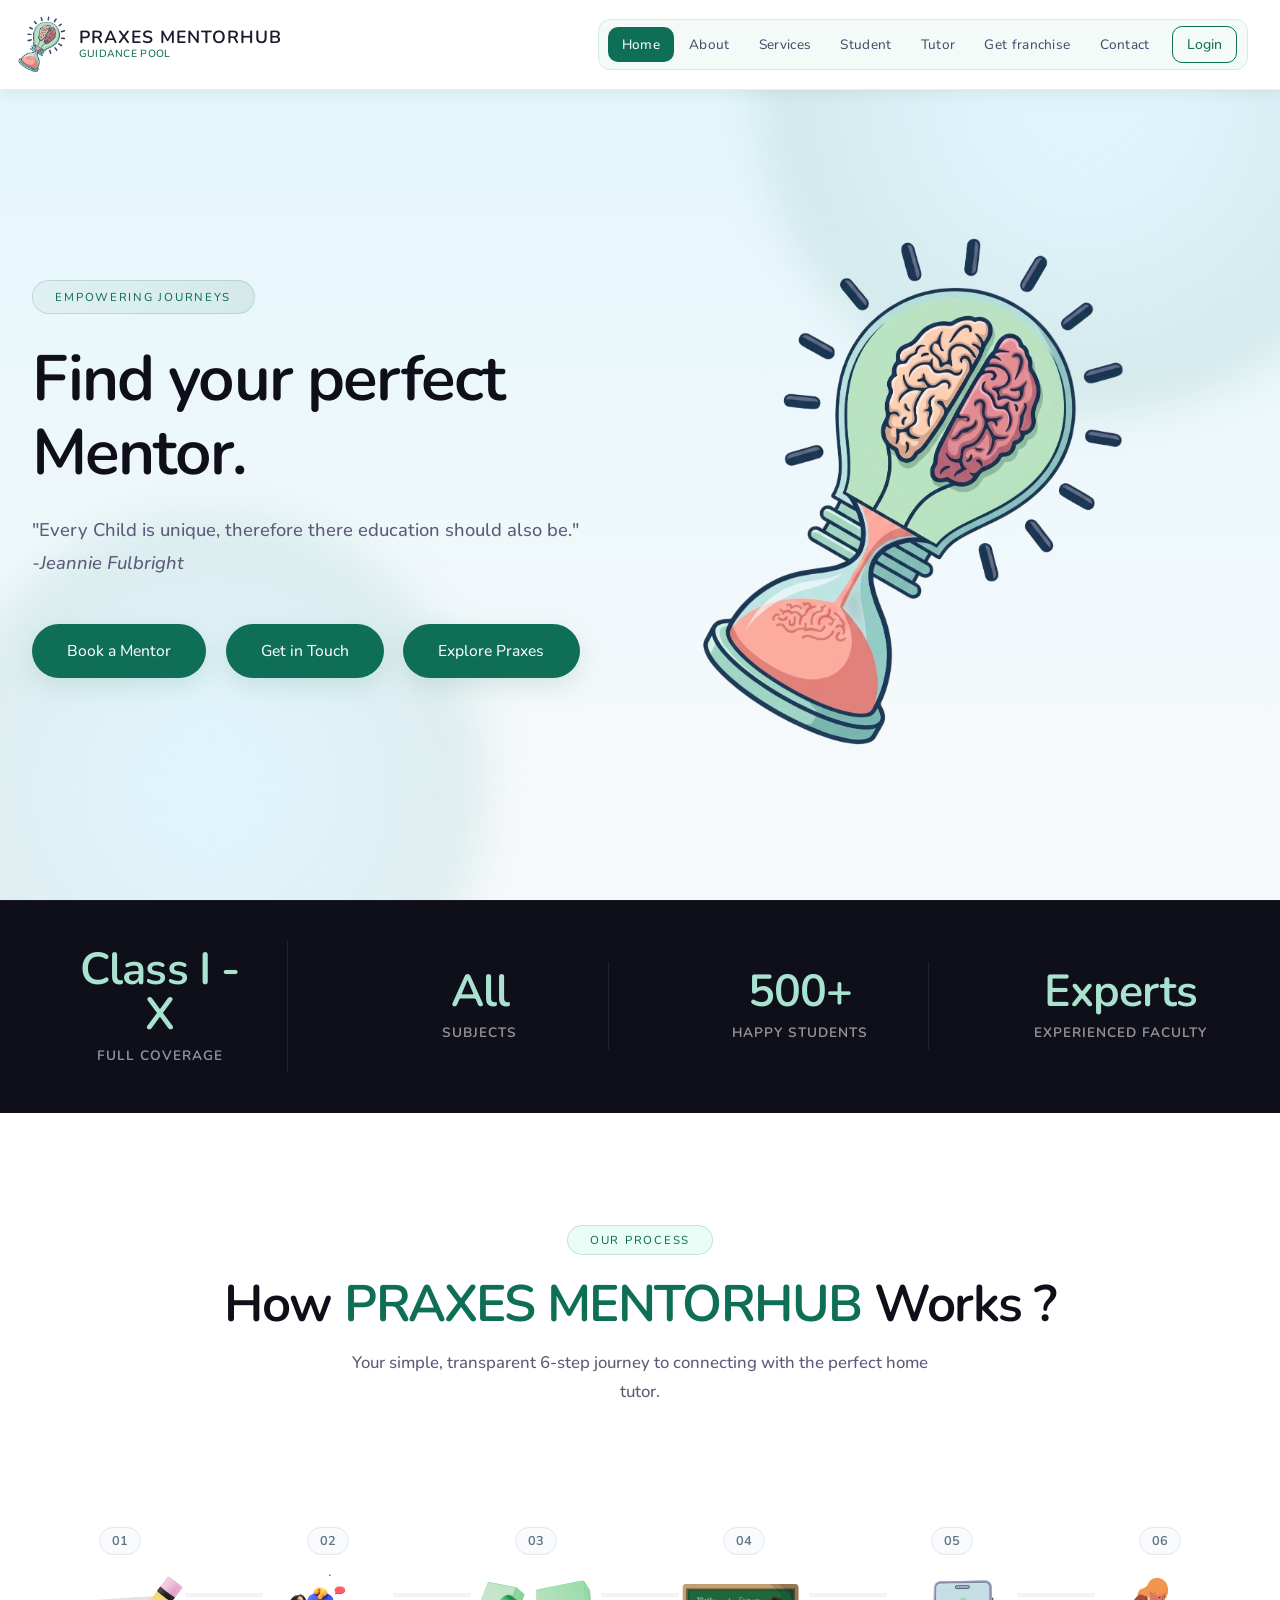
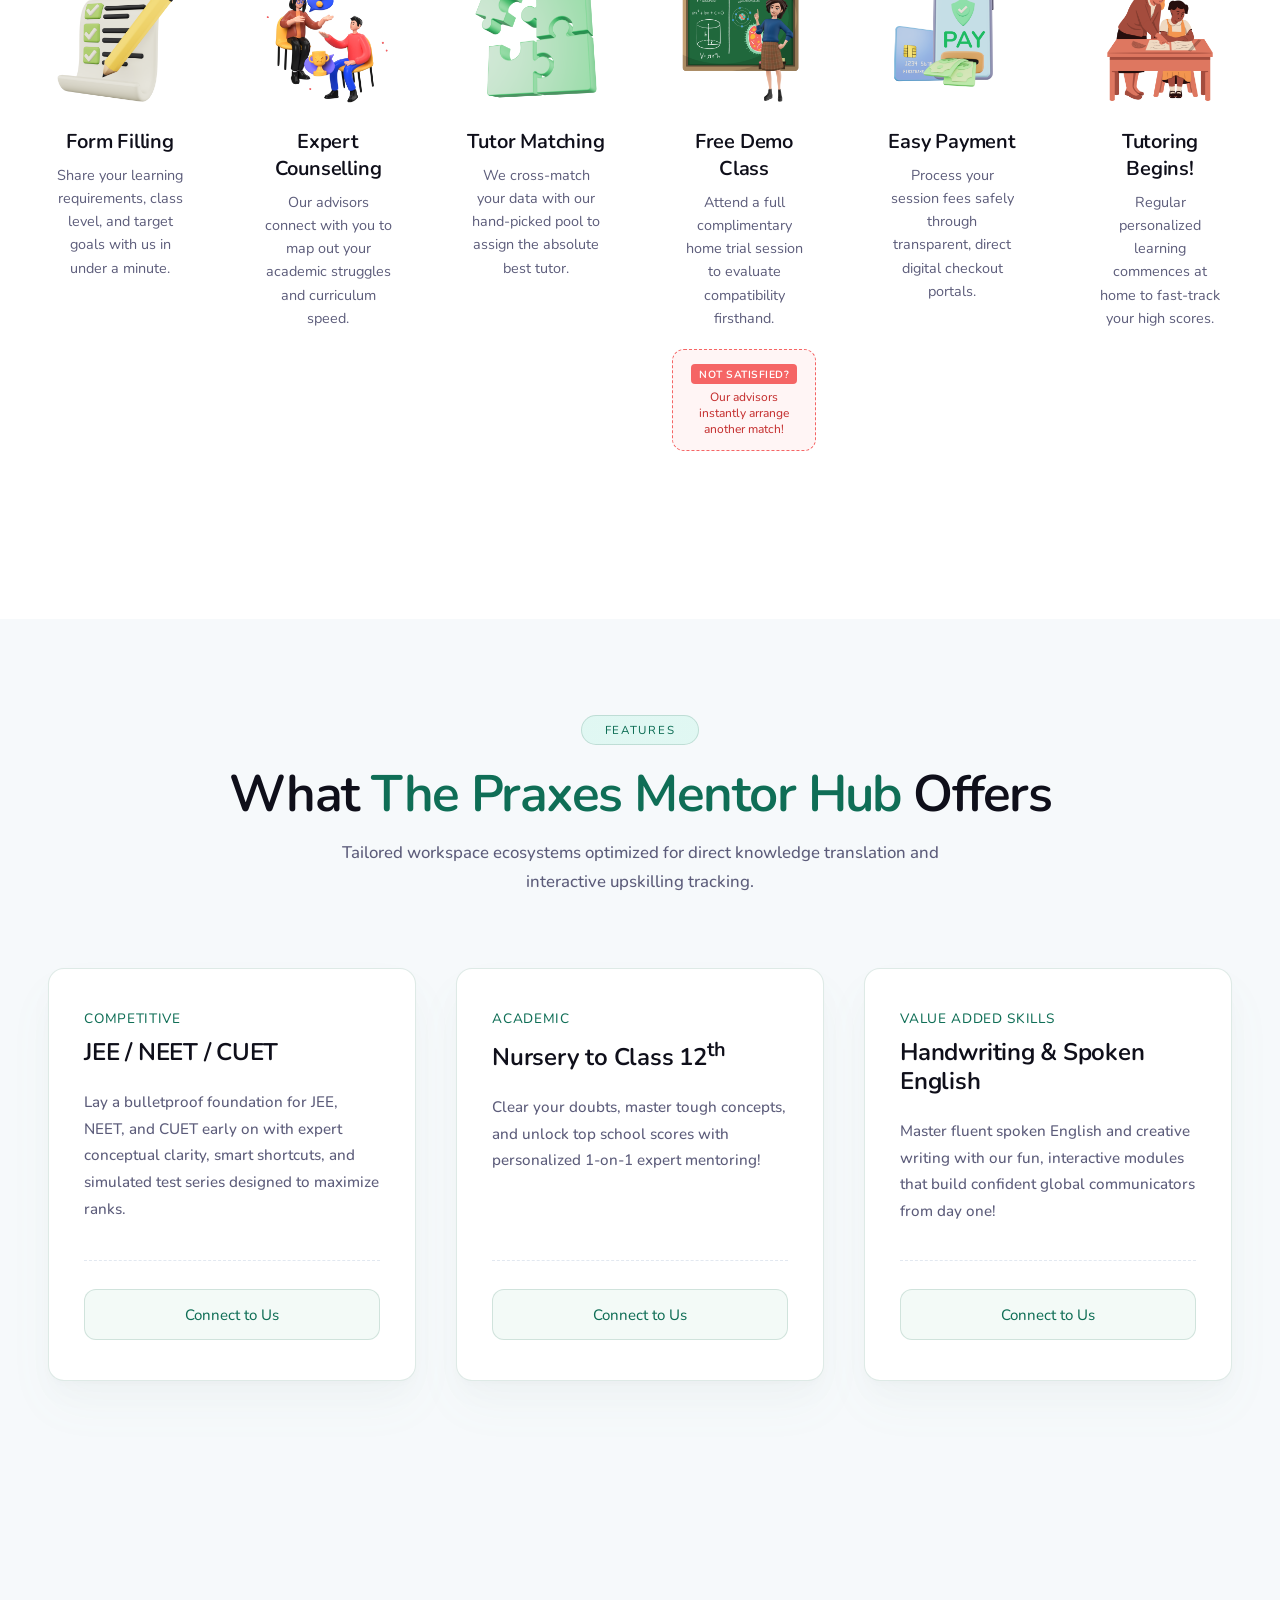
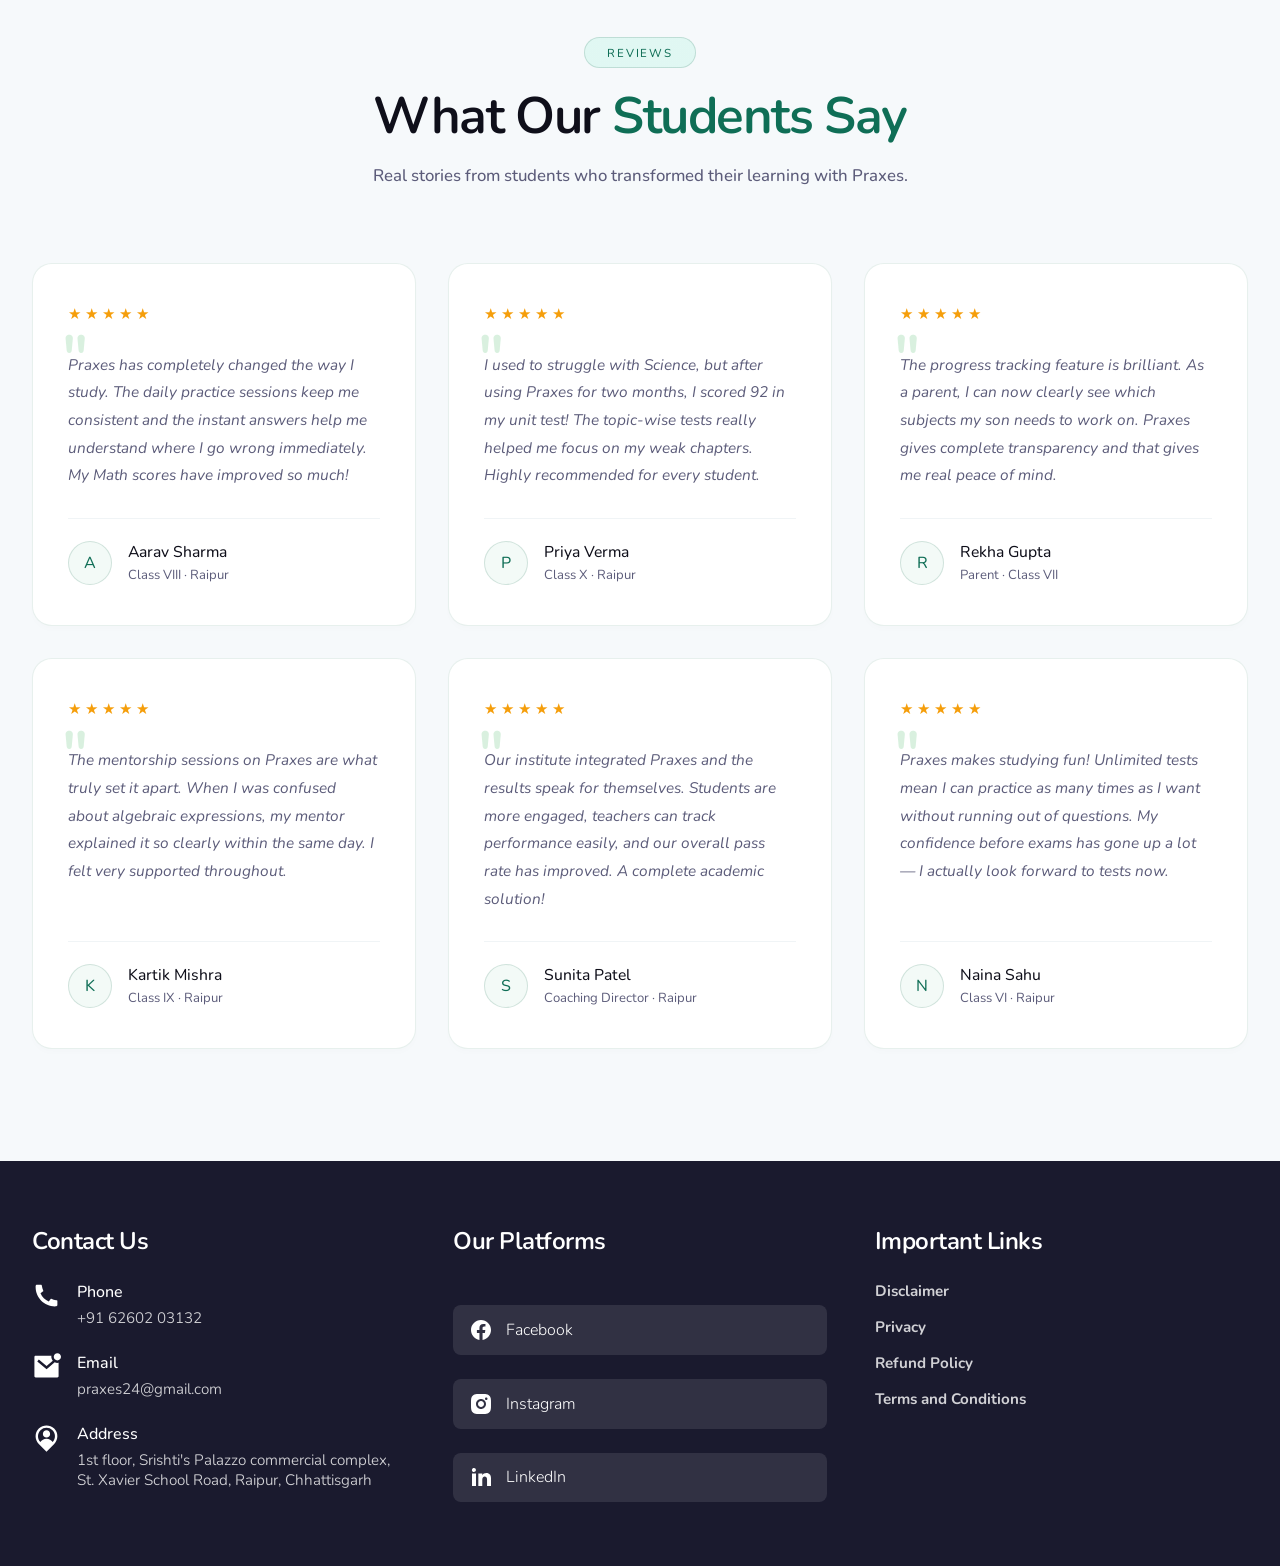
==== commit 1539f951: "changed the name to Praxes mentor hub" ====
--- a/index.html
+++ b/index.html
@@ -3,7 +3,7 @@
 <head>
     <meta charset="UTF-8">
     <meta name="viewport" content="width=device-width, initial-scale=1.0">
-    <title>MentorHub — Connect, Learn, and Grow</title>
+    <title>PRAXES MENTORHUB — Connect, Learn, and Grow</title>
     <link rel="stylesheet" href="navbar.css">
     <link rel="stylesheet" href="style.css">
     <link rel="stylesheet" href="loader.css">
@@ -13,18 +13,18 @@
 
     <div id="preloader">
         <div class="loader-content-container">
-            <div id="loader-text">MENTORHUB</div>
+            <div id="loader-text">PRAXES MENTORHUB</div>
             <div id="loader-logo-image">
-                <img src="logo.png" alt="MentorHub Branding Logo">
+                <img src="logo.png" alt="PRAXES MENTORHUB Branding Logo">
             </div>
         </div>
     </div>
 
     <header id="header">
         <a href="index.html" id="logo">
-            <img src="logo.png" alt="MentorHub Logo">
+            <img src="logo.png" alt="PRAXES MENTORHUB Logo">
             <div class="logo-name">
-                <h3>MENTORHUB</h3>
+                <h3>PRAXES MENTORHUB</h3>
                 <h5>GUIDANCE POOL</h5>
             </div>
         </a>
@@ -75,7 +75,7 @@
                     <div class="hero__actions">
                         <a href="student_form.html" class="cta-btn primary">Book a Mentor</a>
                         <a href="contact.html" class="cta-btn primary">Get in Touch</a>
-                        <a href="Y:\praxes - Copy\index.html" class="cta-btn primary">Explore Praxes</a>
+                        <a href="https://praxes.in" class="cta-btn primary">Explore Praxes</a>
                     </div>
                 </div>
                 <div class="hero__visual">
@@ -111,7 +111,7 @@
         <section class="workflow-section">
             <header class="section-header">
                 <div class="section-label">Our Process</div>
-                <h2 class="section-title">How <span>MentorHub</span> Works</h2>
+                <h2 class="section-title">How <span>PRAXES MENTORHUB</span> Works ?</h2>
                 <p class="section-subtitle">Your simple, transparent 6-step journey to connecting with the perfect home tutor.</p>
                 <div class="section-underline"></div>
             </header>
@@ -366,4 +366,4 @@
 
     <script src="script.js"></script>
 </body>
-</html>+</html>
--- a/navbar.css
+++ b/navbar.css
@@ -1,9 +1,19 @@
 /* =========================================================================
    1. MAIN CORES & LAYOUT STRUCTURES
    ========================================================================= */
+@import url('https://fonts.googleapis.com/css2?family=Nunito:wght@400;450;500;550;600;650;700;750;800&display=swap');
+
+html, body, main, header, footer, section, div, h1, h2, h3, h4, h5, h6, p, a, span,
+button, .btn, input, select, textarea, option {
+    font-family: "Nunito", sans-serif;
+
+/* =========================================================================
+   1. MAIN CORES & LAYOUT STRUCTURES
+   ========================================================================= */
 #header {
-    height: 70px;
-    width: 100%;
+    height: 10vh;
+    min-height: 64px;
+    width: 100vw;
     position: sticky;
     top: 0;
     z-index: 10000;
@@ -12,54 +22,54 @@
     align-items: center;
     background-color: #ffffff;
     border-bottom: 1px solid #e8edf2;
-    box-shadow: 0 2px 16px rgba(26, 26, 46, 0.06);
-    padding: 0 2rem;
-    box-sizing: border-box;
+    box-shadow: 0 2px 16px rgba(26, 26, 46, 0.07);
+    padding: 0 2rem 0 0.6rem;
     transition: box-shadow 0.3s ease;
 }
 
-#header *, #header *::before, #header *::after {
-    box-sizing: border-box;
-    font-family: "Nunito", sans-serif;
-}
-
+/* ---- Logo ---- */
 #header #logo {
     height: 100%;
+    min-width:min-content;
     display: flex;
     align-items: center;
+    padding: 0.3rem 0.4rem;
     text-decoration: none;
-    gap: 0.75rem;
+    gap: 0.6rem;
 }
 
 #header #logo img {
-    height: 42px;
+    height: 80%;
     width: auto;
     object-fit: contain;
 }
 
 #header #logo .logo-name {
+    height: 100%;
+    width: auto;
     display: flex;
     align-items: flex-start;
     justify-content: center;
     flex-direction: column;
-    line-height: 1.1;
+    line-height: 1;
+    margin-left: -.6rem;
 }
 
 #header #logo .logo-name h3 {
-    font-size: 1.15rem;
+    font-size: 1.1rem;
     font-weight: 650;
-    color: var(--dark-neutral, #0f0f1a);
-    letter-spacing: 0.5px;
-    margin: 0;
+    color: #1a1a2e;
+    letter-spacing: 1px;
 }
 
 #header #logo .logo-name h5 {
-    font-size: 0.68rem;
+    font-size: 0.65rem;
     font-weight: 500;
-    color: var(--brand-primary, #0f6e56);
-    letter-spacing: 0.5px;
-    margin: 0;
-}
+    color: #0f6e56;
+    letter-spacing: 0.3px;
+    line-height: 1.3;
+}
+
 
 /* =========================================================================
    2. DESKTOP TEXT-CAPSULE MENU MODULE
@@ -67,12 +77,12 @@
 #header .menu-container #menu {
     height: fit-content;
     width: fit-content;
-    background-color: var(--brand-light-bg, #f3faf7);
-    border: 1.5px solid var(--brand-border-tint, #d4ede5);
+    background-color: #f3faf7;
+    border: 1.5px solid #d4ede5;
     display: flex;
-    padding: 0.35rem 0.5rem;
-    border-radius: 14px;
-    gap: 4px;
+    padding: 0.4rem 0.6rem;
+    border-radius: 12px;
+    gap: 2px;
     align-items: center;
 }
 
@@ -81,29 +91,34 @@
     display: inline-block;
 }
 
+#header #menu a .btn,
 #header #menu .btn {
     background: none;
     border: none;
-    font-size: 0.9rem;
-    font-weight: 500;
+    font-size: 0.85rem;
+    font-weight: 450;
     cursor: pointer;
-    color: var(--muted-text, #5c5c7a);
-    padding: 0.5rem 1rem;
+    color: #4a4a6a;
+    padding: 0.5rem 0.85rem;
     border-radius: 10px;
-    transition: all 0.25s cubic-bezier(0.16, 1, 0.3, 1);
-    letter-spacing: -0.01em;
+    transition: all 0.23s ease;
+    letter-spacing: 0.3px;
     white-space: nowrap;
-}
-
+    font-family: "Nunito", sans-serif;
+}
+
+#header #menu a .btn:hover,
 #header #menu .btn:hover {
-    background-color: var(--background, #a9e3d0);
-    color: var(--dark-neutral, #0f0f1a);
-}
-
+    background-color: #a9e3d0;
+    color: #1a1a2e;
+}
+
+#header #menu a .btn.active,
 #header #menu .btn.active {
-    background-color: var(--brand-primary, #0f6e56);
+    background-color: #0f6e56;
     color: #ffffff;
 }
+
 
 /* =========================================================================
    3. ACCOUNT WRAPPER & DROPDOWN COMPONENT ENGINES
@@ -117,7 +132,7 @@
     background: transparent;
     border: none;
     padding: 0;
-    margin-left: 0.5rem;
+    margin-left: 0.4rem;
 }
 
 #header #menu .nav-login-btn {
@@ -125,22 +140,24 @@
     align-items: center;
     justify-content: center;
     text-decoration: none;
-    padding: 0.45rem 0.9rem;
-    font-size: 0.9rem;
-    font-weight: 500;
-    color: var(--brand-primary, #0f6e56); 
+    padding: 0.5rem 0.9rem;
+    font-size: 0.88rem;
+    font-weight: 450;
+    font-family: 'Nunito', sans-serif;
+    color: #0f6e56; 
     background: transparent;
-    border: 1.5px solid var(--brand-primary, #0f6e56); 
+    border: 1.5px solid #0f6e56; 
     border-radius: 10px; 
     cursor: pointer;
     white-space: nowrap;
-    transition: all 0.25s cubic-bezier(0.16, 1, 0.3, 1);
+    transition: all 0.25s ease;
 }
 
 #header #menu .nav-login-btn:hover {
-    background: var(--brand-primary, #0f6e56);
+    background: #0f6e56;
     color: #ffffff;
 }
+
 
 /* =========================================================================
    4. COMPACT MOBILE VIEW BREAKPOINT OPERATIONS
@@ -154,74 +171,90 @@
 }
 
 @media (max-width: 1024px) {
-    #header {
-        padding: 0 1.5rem;
+    #header #logo .logo-name {
+        margin-left: -0.5rem;
+    }
+
+    #header #logo img {
+        margin-right: -0.9rem;
     }
 
     #header .menu-container #menu {
         display: none;
     }
 
+    /* ---- FIXED COLORED CONTAINER BUBBLE ---- */
     #header #mobileMenuBtn {
         display: flex;
         align-items: center;
         justify-content: center;
+        position: absolute;
+        top: 50%;
+        right: 1.5rem;
+        transform: translateY(-50%);
         width: 42px;
         height: 42px;
+        margin: 0;
         cursor: pointer;
         z-index: 10002;
-        background-color: var(--brand-primary, #0f6e56); 
+        background-color: #0f6e56; 
         border-radius: 50%;
-        border: 1.5px solid var(--brand-border-tint, #d4ede5);
-        transition: transform 0.3s cubic-bezier(0.16, 1, 0.3, 1), background-color 0.2s ease;
-    }
-
+        border: 1.5px solid #d4ede5;
+        transition: transform 0.25s cubic-bezier(0.16, 1, 0.3, 1), background-color 0.2s ease;
+    }
+
+    /* ---- HARDWARE DRIVEN SVG INLINE IMAGES ---- */
     #header #mobileMenuBtn .mobile-icon-asset {
-        width: 20px;
-        height: 20px;
+        width: 22px;
+        height: 22px;
         object-fit: contain;
         pointer-events: none;
         filter: brightness(0) invert(1);
         transition: transform 0.25s ease, opacity 0.2s ease;
     }
 
+    /* Rendering Layer Toggle Logic States */
     #header #mobileMenuBtn .menu-icon { display: block; }
     #header #mobileMenuBtn .close-icon { display: none; }
 
+    /* Custom active menu button state toggled with your preferred green palette color */
     #header #mobileMenuBtn.is-open {
-        transform: rotate(90deg); 
-        background-color: var(--dark-neutral, #0f0f1a);
+        background-color: #0f6e56; 
         border-color: rgba(255, 255, 255, 0.1);
+        transform: translateY(-50%) rotate(90deg); 
     }
 
     #header #mobileMenuBtn.is-open .menu-icon { display: none; }
     #header #mobileMenuBtn.is-open .close-icon { display: block; }
 
+    /* ---- FROST GLASSMORPHIC SLIDING PANEL ---- */
     #header .mobile-drawer-wrapper {
         display: flex; 
         flex-direction: column;
         align-items: center;
         gap: 1.2rem;
         position: absolute;
-        top: 80px; 
-        right: 1.5rem;        
+        top: 100%; 
+        right: 1.5rem;       
+        left: auto;        
         width: 290px;      
-        border-radius: 24px; 
-        padding: 2rem 1.5rem;
+        border-radius: 20px; 
+        padding: 2.5rem 1.5rem;
         z-index: 10001;
-
-        background: var(--glass-background, rgba(169, 227, 208, 0.85));
-        backdrop-filter: blur(20px);
-        -webkit-backdrop-filter: blur(20px);
-        border: 1px solid rgba(255, 255, 255, 0.3);
-        box-shadow: 0 20px 40px rgba(15, 15, 26, 0.08);
+        box-sizing: border-box;
+
+        background: var(--glass-background, rgba(169, 227, 208, 0.75));
+        backdrop-filter: blur(16px);
+        -webkit-backdrop-filter: blur(16px);
+        border: 1px solid rgba(255, 255, 255, 0.25);
+        box-shadow: 0 15px 30px rgba(26, 26, 46, 0.06);
         
         opacity: 0;
         visibility: hidden;
-        transform: translateY(-15px);
-        transition: opacity 0.3s cubic-bezier(0.16, 1, 0.3, 1),
-                    transform 0.3s cubic-bezier(0.16, 1, 0.3, 1),
-                    visibility 0.3s;
+        transform: translateY(-20px);
+        transition: opacity 0.35s cubic-bezier(0.16, 1, 0.3, 1),
+                    transform 0.35s cubic-bezier(0.16, 1, 0.3, 1),
+                    visibility 0.35s;
     }
 
     #header .mobile-drawer-wrapper.is-open {
@@ -231,11 +264,12 @@
     }
     
     #header .mobile-drawer-wrapper .mobile-link {
+        font-family: "Nunito", sans-serif;
         font-size: 1.1rem;
-        font-weight: 500;
-        color: var(--dark-neutral, #0f0f1a);
+        font-weight: 450;
+        color: var(--dark-neutral, #1a1a2e);
         text-decoration: none;
-        padding: 0.5rem 0;
+        padding: 0.4rem 0;
         text-align: center;
         width: 100%;
         transition: color 0.2s ease, transform 0.2s ease;
@@ -243,26 +277,31 @@
 
     #header .mobile-drawer-wrapper .mobile-link.active,
     #header .mobile-drawer-wrapper .mobile-link:hover {
-        color: var(--brand-primary, #0f6e56);
-        transform: scale(1.02);
-    }
-
-    #header .mobile-drawer-wrapper .nav-login-btn {
+        color: #ffffff;
+        transform: scale(1.04);
+    }
+
+    #header .mobile-drawer-wrapper .mobile-profile-header {
+        display: flex;
+        align-items: center;
+        justify-content: center;
+        gap: 0.75rem;
+        padding-bottom: 0.5rem;
         width: 100%;
-        text-align: center;
-        padding: 0.75rem;
-        background-color: var(--dark-neutral, #0f0f1a);
-        color: #ffffff;
-        text-decoration: none;
-        border-radius: 12px;
-        font-weight: 500;
-        box-shadow: 0 4px 12px rgba(15, 15, 26, 0.1);
-    }
-
-    #header .mobile-drawer-wrapper .menu-divider {
-        width: 100%;
-        height: 1px;
-        background-color: rgba(15, 15, 26, 0.08);
-        margin: 0.2rem 0;
+    }
+}
+
+
+/* =========================================================================
+   5. NATIVE CORE ANIMATION LAYERS
+   ========================================================================= */
+@keyframes navDropdownFade {
+    from {
+        opacity: 0;
+        transform: translateY(-8px);
+    }
+    to {
+        opacity: 1;
+        transform: translateY(0);
     }
 }
--- a/style.css
+++ b/style.css
@@ -335,14 +335,6 @@
     margin: 0 auto;
     line-height: 1.7;
     font-weight: 500;
-}
-
-.section-underline {
-    width: 50px;
-    height: 3.5px;
-    background: var(--brand-primary);
-    border-radius: 50px;
-    margin: 1.2rem auto 0;
 }
 
 /* =========================================================================
@@ -1043,4 +1035,4 @@
         font-size: 1.4rem;
         padding: 0;
     }
-}+}
--- a/footer.css
+++ b/footer.css
@@ -1,3 +1,11 @@
+@import url('https://fonts.googleapis.com/css2?family=Nunito:wght@400;450;500;550;600;650;700;750;800&display=swap');
+
+html, body, main, header, footer, section, div, h1, h2, h3, h4, h5, h6, p, a, span,
+button, .btn, input, select, textarea, option {
+    font-family: "Nunito", sans-serif;
+}
+
+
 #footer {
     width: 100%;
     background: #1a1a2e;
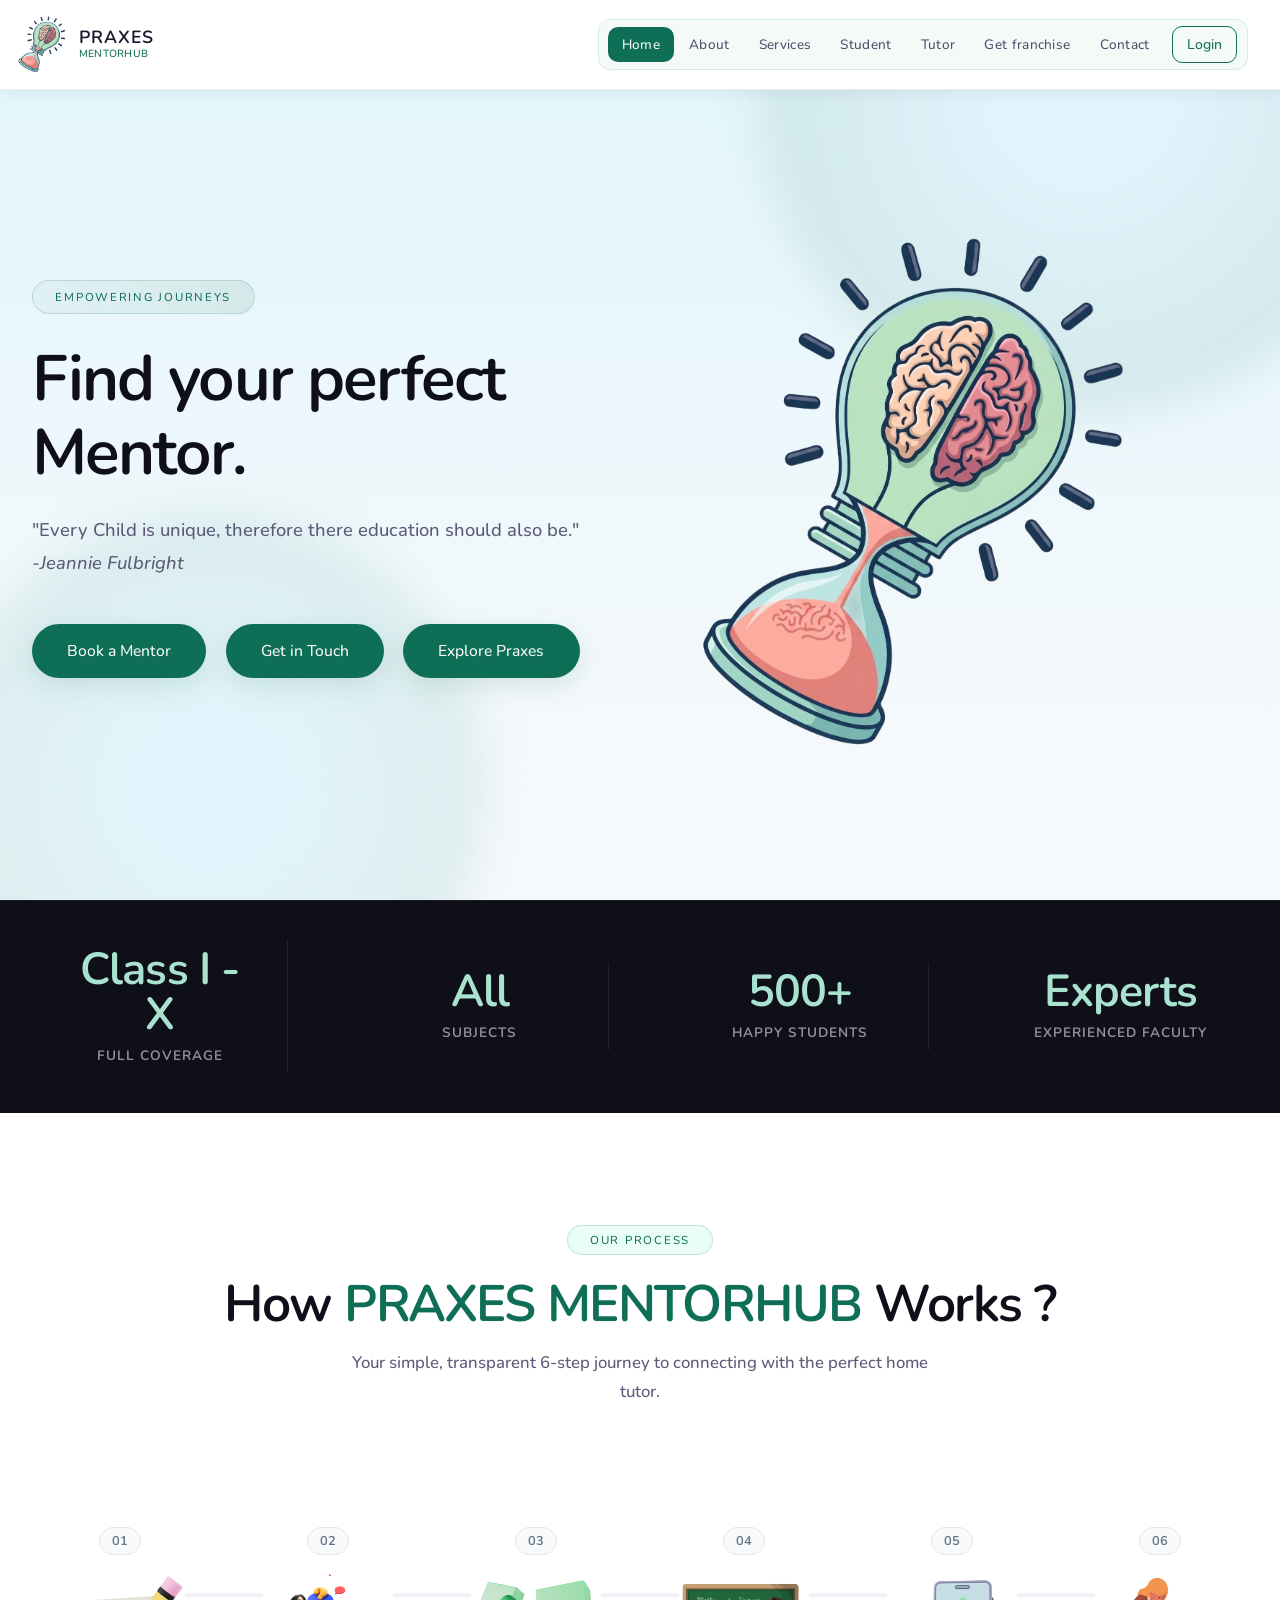
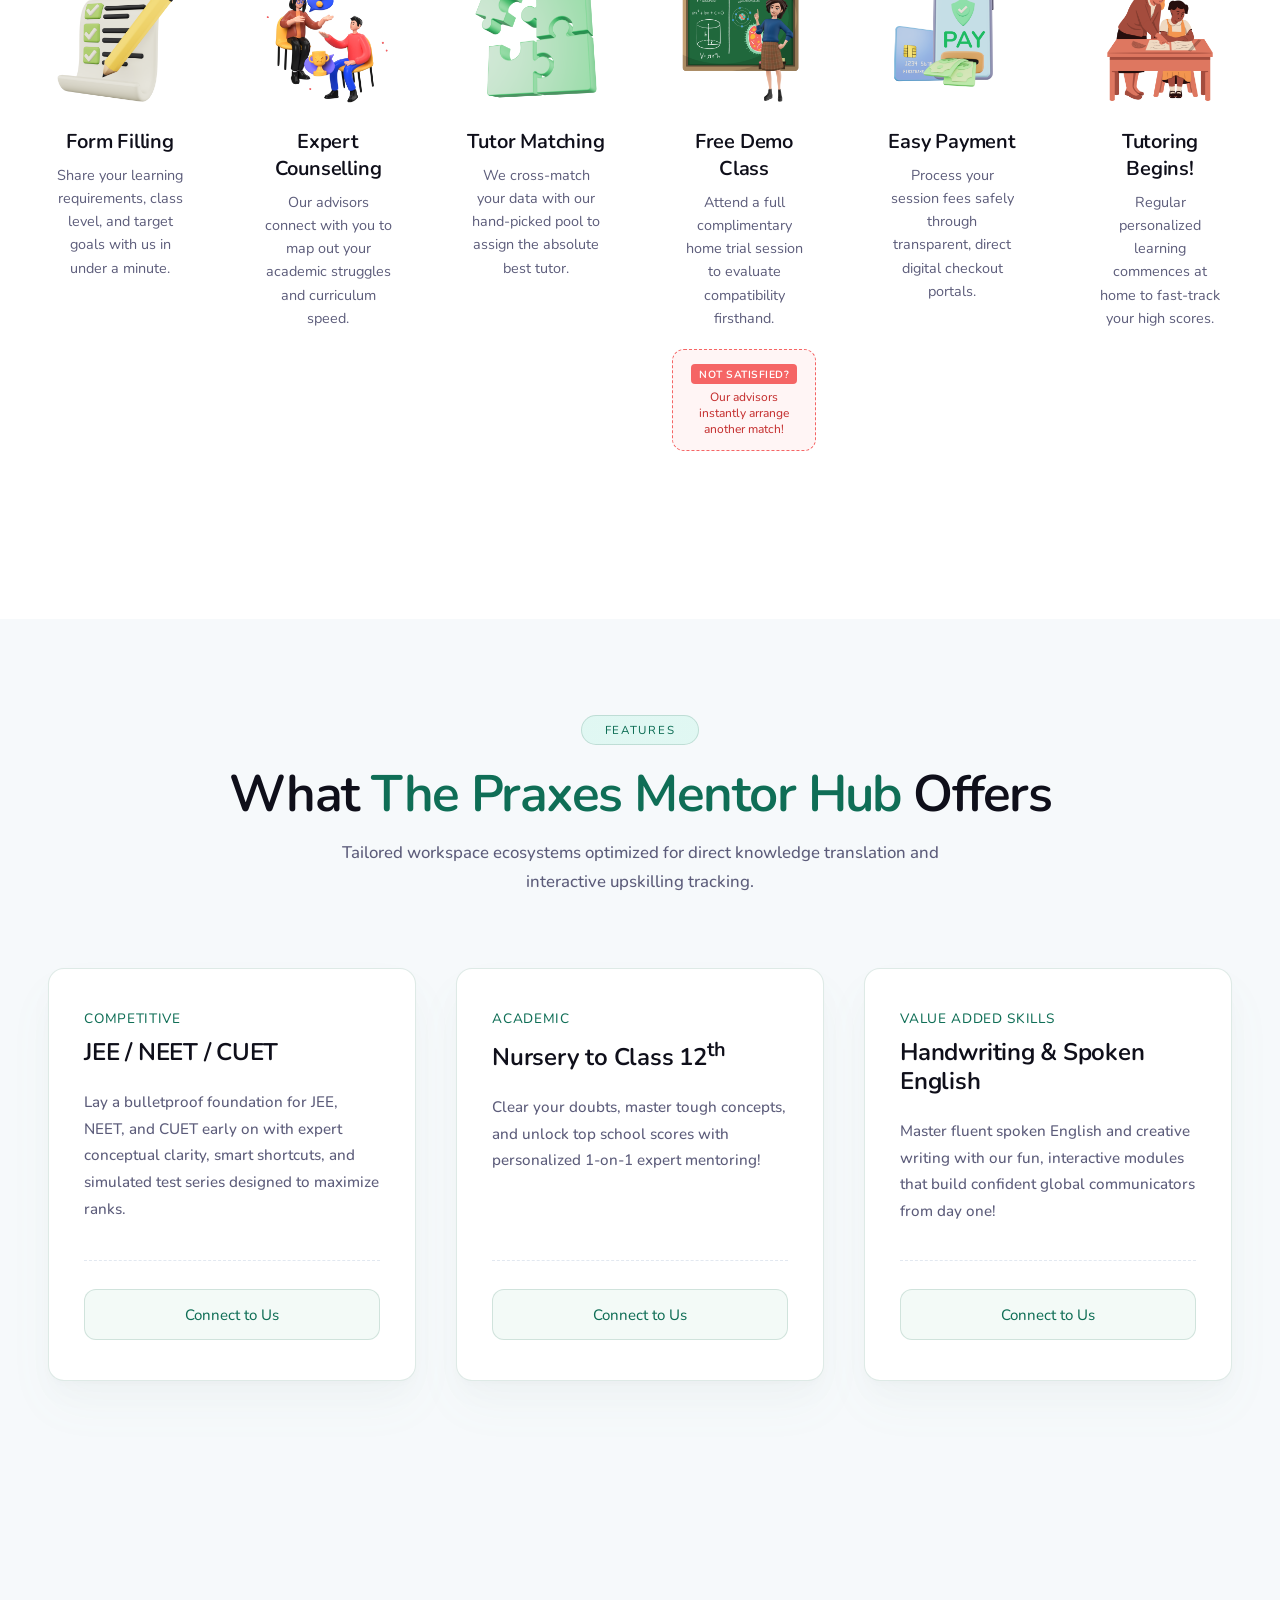
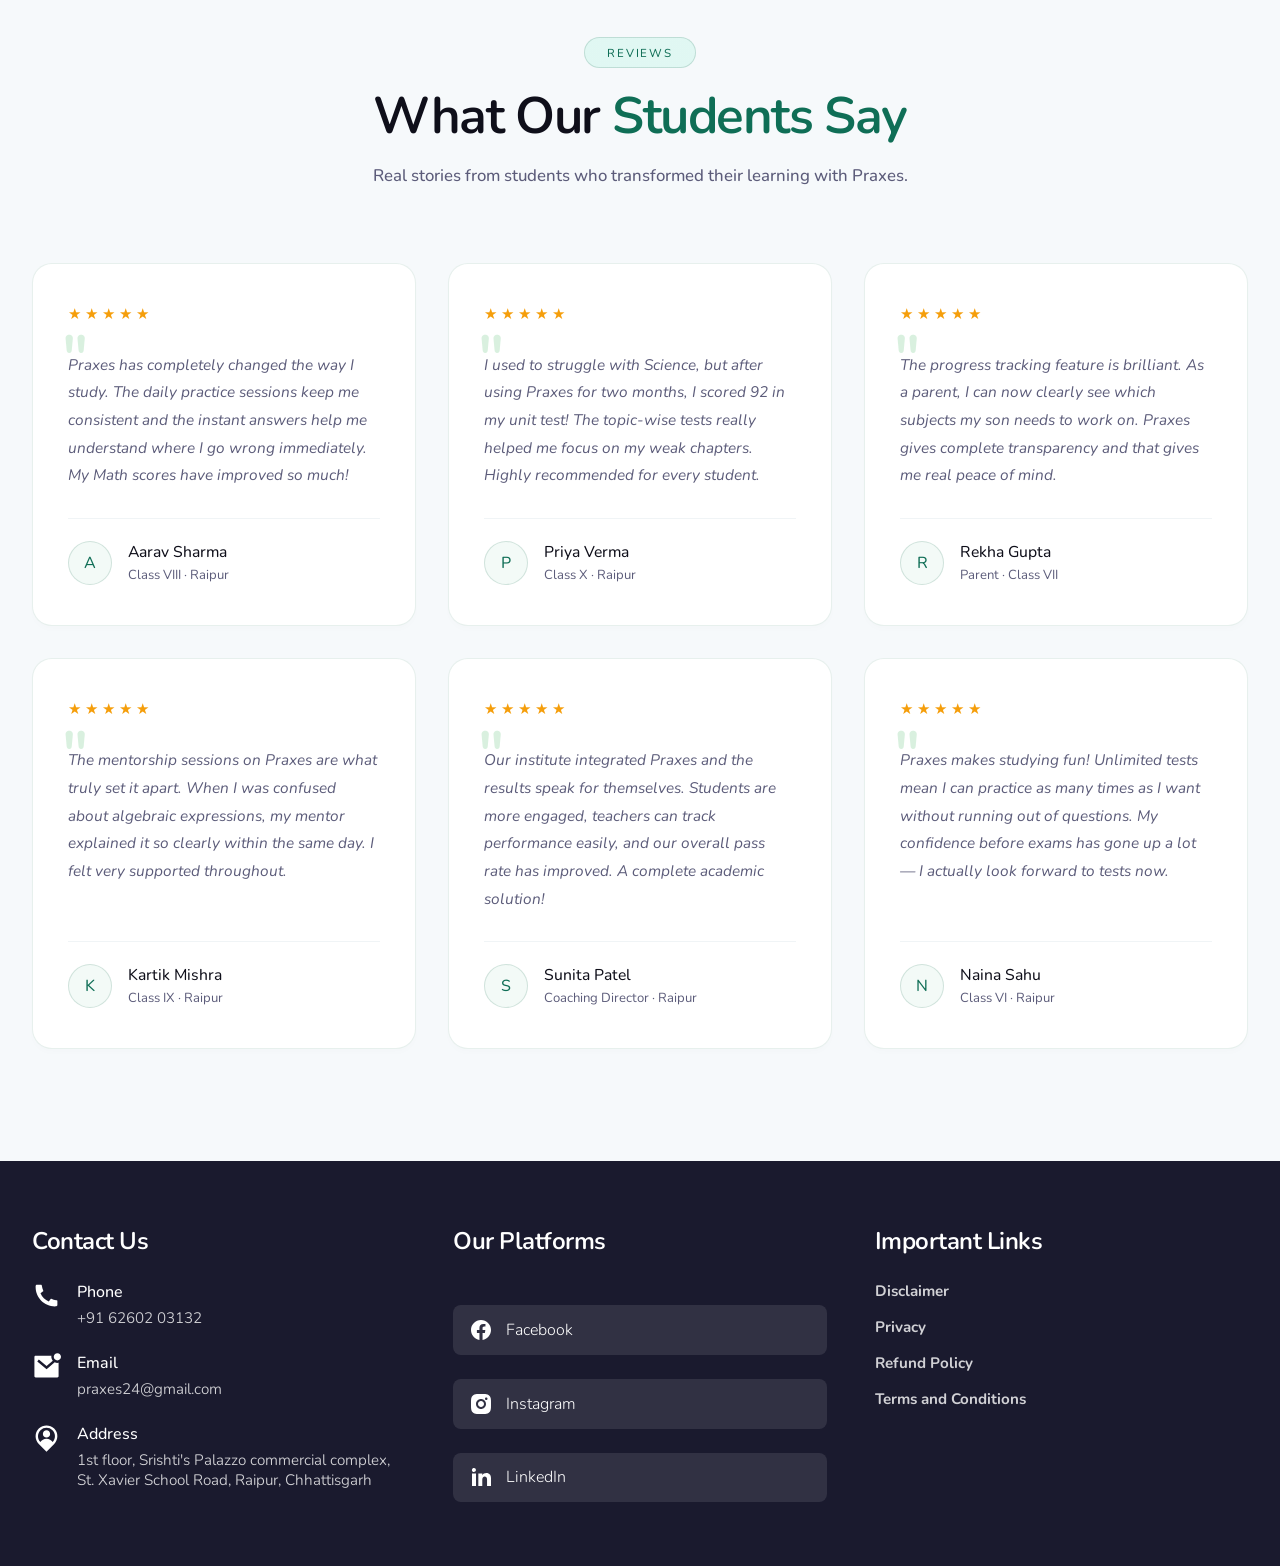
==== commit c36a3c84: "removed guidace pool and added the mentorhub only instead" ====
--- a/index.html
+++ b/index.html
@@ -24,8 +24,8 @@
         <a href="index.html" id="logo">
             <img src="logo.png" alt="PRAXES MENTORHUB Logo">
             <div class="logo-name">
-                <h3>PRAXES MENTORHUB</h3>
-                <h5>GUIDANCE POOL</h5>
+                <h3>PRAXES</h3>
+                <h5>MENTORHUB</h5>
             </div>
         </a>
 
--- a/navbar.css
+++ b/navbar.css
@@ -172,7 +172,7 @@
 
 @media (max-width: 1024px) {
     #header #logo .logo-name {
-        margin-left: -0.5rem;
+        margin-left: -0.2rem;
     }
 
     #header #logo img {
